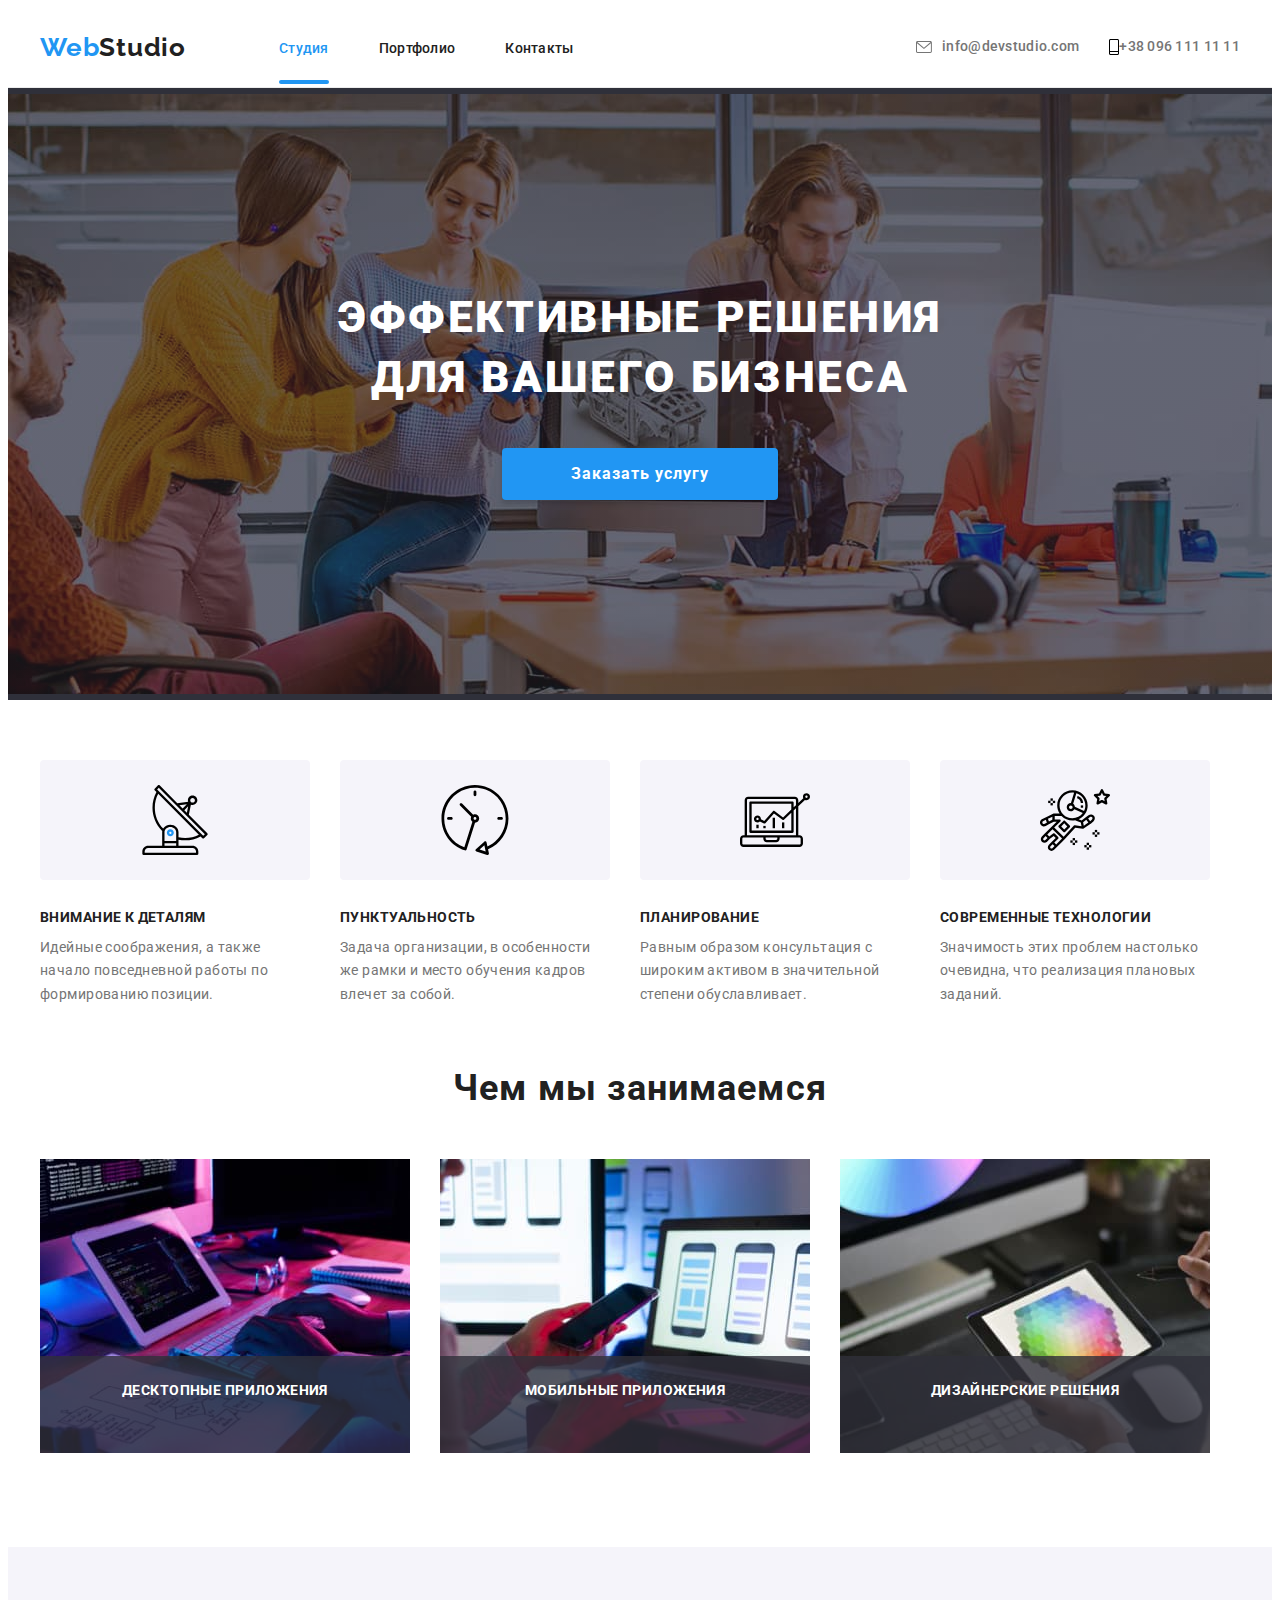
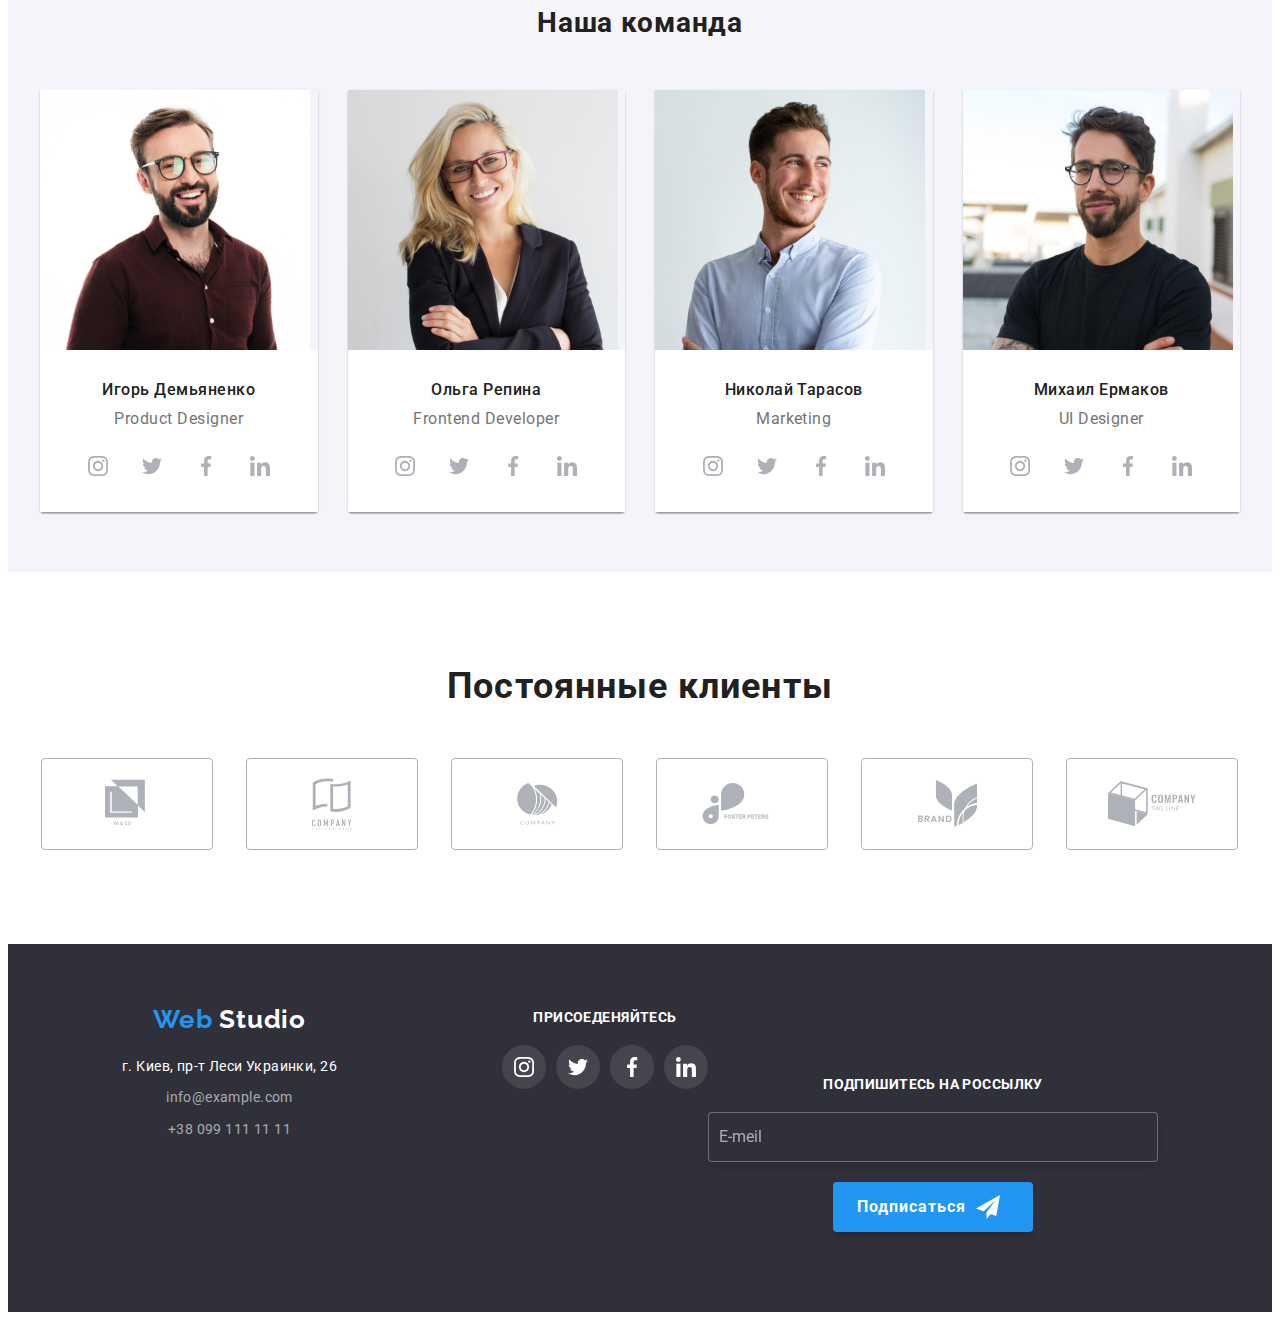
==== index.html @ 7fa6a678 "8" ====
<!DOCTYPE html>
<html lang="ru">
<head>
    <meta charset="UTF-8">
    <meta http-equiv="X-UA-Compatible" content="IE=edge">
    <meta name="viewport" content="width=device-width, initial-scale=1.0">
    <title lang="en">WebStudio</title>
    <link rel="stylesheet" href="https://cdnjs.cloudflare.com/ajax/libs/modern-normalize/1.0.0/modern-normalize.min.css" integrity="sha512-ISS7cAi1PEhQ8jnbJpJZMd29NlhNj4AWYyLOSp2CE/CsHxTCu+r+t0D2yoJudVrd0/8fTVPUVDzY5Tvli75u/g==" crossorigin="anonymous" />
    <link rel="preconnect" href="https://fonts.gstatic.com">
    <link href="https://fonts.googleapis.com/css2?family=Raleway:wght@700&family=Roboto:wght@400;500;700;900&display=swap" rel="stylesheet">
    <link rel="stylesheet" href="https://cdnjs.cloudflare.com/ajax/libs/animate.css/4.1.1/animate.min.css"/>
    <link rel="stylesheet" href="./css/main.css">
</head>
<body>
    <!--Навигацыя-->
    <header class="header">
        
        <div class="container">
            <nav class="nav">
                <a class="logo link animate__heartBeat" href="index.html" lang="en">Web<span class="logo--word-top">Studio</span></a>
                <ul class="nav-list list">
                    <li class="nav-list__title">
                        <a class="nav-list__link link " href="index.html"><span class="nav-link-word header-nav-page">Студия</span></a>
                    </li>
                    <li class="nav-list__title">
                        <a class="nav-list__link link " href="portfolio.html">Портфолио</a>
                    </li>
                    <li class="nav-list__title">
                        <a class="nav-list__link link " href="contakt.html">Контакты</a>
                    </li>           
                </ul>
            </nav>
            <ul class="header-contakt list">
                <li class="header-contakt__list">
                    <a class="header-contakt__link link" href="mail:info@devstudio.com">
                        <svg width="16" height="12" class="header-contakt--icon">
                            <use href="./img/sprite.svg#icon-mail"></use>
                        </svg> info@devstudio.com
                    </a>
                </li>
                <li class="header-contakt__list">
                    <a class="header-contakt__link link" href="tel:+380961111111">
                        <svg width="10" height="16" class="headet-contakt--icon" >
                            <use href="./img/sprite.svg#icon-tel"></use>
                        </svg> +38 096 111 11 11
                    </a>
                </li>
            </ul>
            <div class="mobil-menu">
                <button type="button" class="mobil-menu__btn" data-menu-button>
                    <svg class="mobil-menu__icon" >
                        <use href="./img/sprite.svg#icon-menu_40px"></use>
                    </svg>
                </button>
            </div>
            <div class="mobil-model" data-menu>
                <ul class="mobil-model-list list">
                    <li class="mobil-model-list__title">
                        <a class="mobil-model-list__link link " href="index.html">Студия</a>
                    </li>
                    <li class="mobil-model-list__title">
                        <a class="mobil-model-list__link link " href="portfolio.html">Портфолио</a>
                    </li>
                    <li class="mobil-model-list__title">
                        <a class="mobil-model-list__link link " href="contakt.html">Контакты</a>
                    </li>           
                </ul>
                <ul class="mobil-model-contakt list">
                    <li class="mobil-model-contakt__list">
                        <a class="mobil-model-contakt__tel link" href="tel:+380961111111">
                             +38 096 111 11 11
                        </a>
                    </li>
                    <li class="mobil-model-contakt__list">
                        <a class="mobil-model-contakt__mail link" href="mail:info@devstudio.com">
                         info@devstudio.com
                        </a>
                    </li>
                </ul>
                <ul class="mobil-model-social">
                    <li class="mobil-model-social__list list">
                        <a href="" class="mobil-model-social__link link">Instagram</a>
                    </li>
                    <li class="mobil-model-social__list list">
                        <a href="" class="mobil-model-social__link link">Twitter</a>
                    </li>
                    <li class="mobil-model-social__list list">
                        <a href="" class="mobil-model-social__link link">Facebook</a>
                    </li>
                    <li class="mobil-model-social__list list">
                        <a href="" class="mobil-model-social__link link">LinkedIn</a>
                    </li>
                </ul>
                <button type="button" class="mobil-model__btn" data-menu-close>
                    <svg class="mobil-model__icon">
                        <use href="../img/sprite.svg#icon-mobil-menu-close"></use>
                    </svg>
                </button>
            </div>
        </div>
    </header>
    <main>
        <!--HERO-->
        <section class="hero">
            <div class="container">
                <h1 class="hero__text">Эффективные решения для вашего бизнеса</h1>
                <button type="button" data-modal-open class="hero-container__btn model-btn-style">
                   <span class="hero-container--texst-btn">Заказать услугу</span> 
                </button>
            </div>
        </section>
            <!--Описание-->        
        <section class="description">
            <div class="container">
                <ul class="description-list list">
                    <li class="description-list__title">
                        <div class="description-list__title-icon">
                            <svg class="description-list--icon">
                                <use href="./img/sprite.svg#icon-antenna"></use>
                            </svg>
                        </div>
                        <h3 class="description-list__header-text">Внимание к деталям</h3>
                        <p class="description-list__text">Идейные соображения, а также начало повседневной работы по формированию позиции.</p>
                    </li>
                    <li class="description-list__title">
                        <div class="description-list__title-icon">
                            <svg class="description-list--icon">
                                <use href="./img/sprite.svg#icon-clock"></use>
                            </svg>
                        </div>
                        <h3 class="description-list__header-text">Пунктуальность</h3>
                        <p class="description-list__text">Задача организации, в особенности же рамки и место обучения кадров влечет за собой.</p>
                    </li>
                    <li class="description-list__title">
                        <div class="description-list__title-icon">
                            <svg class="description-list--icon">
                                <use href="./img/sprite.svg#icon-diagram">
                                </use>
                            </svg>
                        </div>
                        <h3 class="description-list__header-text">Планирование</h3>
                        <p class="description-list__text">Равным образом консультация с широким активом в значительной степени обуславливает.</p>
                    </li>
                    <li class="description-list__title">
                        <div class="description-list__title-icon">
                            <svg class="description-list--icon" >
                                <use href="./img/sprite.svg#icon-astronaut"></use>
                            </svg>
                        </div>
                        <h3 class="description-list__header-text">Современные технологии</h3>
                        <p class="description-list__text">Значимость этих проблем настолько очевидна, что реализация плановых заданий.</p>
                    </li>
                </ul>
            </div>    
       </section>
             <!-- Чем мы занимаемся              -->
        <section class="uswork">
            <div class="container">
                <h2 class="uswork__header">Чем мы занимаемся</h2> 
                <ul class="uswork-list list">
                    <li class="uswork-list__img">
                        <img src="./img/picture/html.img/img-2.jpg" alt="робота с компютером" width="370" height="294">
                        <p class="uswork-list__text">
                            ДЕСКТОПНЫЕ ПРИЛОЖЕНИЯ
                        </p>
                    </li>
                    <li class="uswork-list__img">
                        <img src="./img/picture/html.img/img-1.jpg" alt="робота с телефоном" width="370" height="294">
                        <p class="uswork-list__text">
                            МОБИЛЬНЫЕ ПРИЛОЖЕНИЯ
                        </p>
                    </li>
                    <li class="uswork-list__img">
                        <img src="./img/picture/html.img/img.jpg" alt="робота с планшетом" width="370" height="294">
                        <p class="uswork-list__text">
                            ДИЗАЙНЕРСКИЕ РЕШЕНИЯ
                        </p>
                    </li>
                </ul>
            </div>   
        </section>
            <!--Наша команда-->        
        <section class="usteam">
            <div class="container">
                <h2 class="usteam__header">Наша команда</h2>
                <ul class="usteam-list list">
                    <li class="usteam-blok" >
                        <img class="usteam-blok__img" src="./img/face/img.jpg" alt="Игорь Демьяненко" >
                        <div class="usteam-item">
                            <h3 class="usteam-item__name">Игорь Демьяненко</h3>
                            <p class="usteam-item__text" lang="en">Product Designer</p>
                            <ul class="usteam-soctial list">
                                <il class="usteam-soctial__icon">
                                    <a class="soctial-icon-link link" href="" >
                                        <svg class="soctial-icon">
                                            <use href="./img/sprite.svg#icon-instagram"></use>
                                        </svg>
                                    </a>
                                </il>
                                <il class="usteam-soctial__icon">
                                    <a class="soctial-icon-link link" href="">
                                        <svg class="soctial-icon">
                                            <use href="./img/sprite.svg#icon-twitter"></use>
                                        </svg>
                                    </a>
                                </il>
                                <il class="usteam-soctial__icon">
                                    <a class="soctial-icon-link link" href="">
                                        <svg class="soctial-icon">
                                            <use href="./img/sprite.svg#icon-facebook"></use>
                                        </svg>
                                    </a>
                                </il>
                                <il class="usteam-soctial__icon">
                                    <a class="soctial-icon-link link" href="">
                                        <svg class="soctial-icon">
                                            <use href="./img/sprite.svg#icon-linkedin"></use>
                                        </svg>
                                    </a>
                                </il>
                            </ul>
                        </div>
                    </li>
                    <li class="usteam-blok">
                        <img class="usteam-blok__img" src="./img/face/img-1.jpg" alt="Ольга Репина" >
                        <div class="usteam-item">
                            <h3 class="usteam-item__name">Ольга Репина</h3>
                            <p class="usteam-item__text" lang="en">Frontend Developer</p>
                            <ul class="usteam-soctial list">
                                <il class="usteam-soctial__icon">
                                    <a class="soctial-icon-link link" href="" >
                                        <svg class="soctial-icon">
                                            <use href="./img/sprite.svg#icon-instagram"></use>
                                        </svg>
                                    </a>
                                </il>
                                <il class="usteam-soctial__icon">
                                    <a class="soctial-icon-link link" href="">
                                        <svg class="soctial-icon">
                                            <use href="./img/sprite.svg#icon-twitter"></use>
                                        </svg>
                                    </a>
                                </il>
                                <il class="usteam-soctial__icon">
                                    <a class="soctial-icon-link link" href="">
                                        <svg class="soctial-icon">
                                            <use href="./img/sprite.svg#icon-facebook"></use>
                                        </svg>
                                    </a>
                                </il>
                                <il class="usteam-soctial__icon">
                                    <a class="soctial-icon-link link" href="">
                                        <svg class="soctial-icon">
                                            <use href="./img/sprite.svg#icon-linkedin"></use>
                                        </svg>
                                    </a>
                                </il>
                            </ul>
                        </div>
                    </li>
                    <li class="usteam-blok">
                        <img class="usteam-blok__img" src="./img/face/img-2.jpg" alt="Николай Тарасов" >
                        <div class="usteam-item">
                            <h3 class="usteam-item__name">Николай Тарасов</h3>
                            <p class="usteam-item__text" lang="en">Marketing</p>
                            <ul class="usteam-soctial list">
                                <il class="usteam-soctial__icon">
                                    <a class="soctial-icon-link link" href="" >
                                        <svg class="soctial-icon">
                                            <use href="./img/sprite.svg#icon-instagram"></use>
                                        </svg>
                                    </a>
                                </il>
                                <il class="usteam-soctial__icon">
                                    <a class="soctial-icon-link link" href="">
                                        <svg class="soctial-icon">
                                            <use href="./img/sprite.svg#icon-twitter"></use>
                                        </svg>
                                    </a>
                                </il>
                                <il class="usteam-soctial__icon">
                                    <a class="soctial-icon-link link" href="">
                                        <svg class="soctial-icon">
                                            <use href="./img/sprite.svg#icon-facebook"></use>
                                        </svg>
                                    </a>
                                </il>
                                <il class="usteam-soctial__icon">
                                    <a class="soctial-icon-link link" href="">
                                        <svg class="soctial-icon">
                                            <use href="./img/sprite.svg#icon-linkedin"></use>
                                        </svg>
                                    </a>
                                </il>
                            </ul>
                        </div>
                    </li>
                    <li class="usteam-blok">
                        <img class="usteam-blok__img" src="./img/face/img-3.jpg" alt="Михаил Ермаков" >
                        <div class="usteam-item">
                            <h3 class="usteam-item__name">Михаил Ермаков</h3>
                            <p class="usteam-item__text" lang="en">UI Designer</p>
                           <ul class="usteam-soctial list">
                            <li class="usteam-soctial__icon">
                                <a class="soctial-icon-link link" href="" >
                                    <svg class="soctial-icon">
                                        <use href="./img/sprite.svg#icon-instagram"></use>
                                    </svg>
                                </a>
                            </li>
                            <li class="usteam-soctial__icon">
                                <a class="soctial-icon-link link" href="">
                                    <svg class="soctial-icon">
                                        <use href="./img/sprite.svg#icon-twitter"></use>
                                    </svg>
                                </a>
                            </li>
                            <li class="usteam-soctial__icon">
                                <a class="soctial-icon-link link" href="">
                                    <svg class="soctial-icon">
                                        <use href="./img/sprite.svg#icon-facebook"></use>
                                    </svg>
                                </a>
                            </li>
                            <li class="usteam-soctial__icon">
                                <a class="soctial-icon-link link" href="">
                                    <svg class="soctial-icon">
                                        <use href="./img/sprite.svg#icon-linkedin"></use>
                                    </svg>
                                </a>
                            </li>
                           </ul>
                        </div>
                    </li>
                    
                </ul>
            </div>
        </section>
        <!--Клиенты-->  
        <section class="clients">
            <div class="container">
                <h2 class="clients__header">
                    Постоянные клиенты
                </h2>
                <ul class="clients-list list">
                    <li class="clients-list__item">
                        <a href="" class="clients-list__item--link link">
                            <svg class="clients-list__item--icon" width="44" height="50" >
                                <use href="./img/sprite.svg#icon-logo-1"></use>
                            </svg>
                        </a>
                    </li>
                    <li class="clients-list__item">
                        <a href="" class="clients-list__item--link link">
                            <svg class="clients-list__item--icon" width="40" height="52">
                                <use href="./img/sprite.svg#icon-logo-2"></use>
                            </svg>
                        </a>
                    </li>
                    <li class="clients-list__item">
                        <a href="" class="clients-list__item--link link">
                            <svg class="clients-list__item--icon" width="41" height="42">
                                <use href="./img/sprite.svg#icon-logo-3"></use>
                            </svg>
                        </a>
                    </li>
                    <li class="clients-list__item">
                        <a href="" class="clients-list__item--link link">
                            <svg class="clients-list__item--icon" width="80" height="42">
                                <use href="./img/sprite.svg#icon-logo-4"></use>
                            </svg>
                        </a>
                    </li>
                    <li class="clients-list__item">
                        <a href="" class="clients-list__item--link link">
                            <svg class="clients-list__item--icon" width="59" height="47">
                                <use href="./img/sprite.svg#icon-logo-5" ></use>
                            </svg>
                        </a>
                    </li>
                    <li class="clients-list__item">
                        <a href="" class="clients-list__item--link link">
                            <svg class="clients-list__item--icon" width="88" height="46">
                                <use href="./img/sprite.svg#icon-logo-6" ></use>
                            </svg>
                        </a>
                    </li>
                </ul>
            </div>
        </section>
    </main>  
     <!--Контактная информация--> 
        <footer class="footer">
           
            <div class="container">
                <div>
                    <ul class="footer-list list">
                        <li class="footer-list__title">
                            <a class="logo link" href="index.html" lang="en">Web
                                <span class="logo--word-bottom">Studio</span>
                            </a>
                        </li>
                        <li class="footer-list__title">
                            <address class="footer-list__address">
                                <ul class="footer-list__address-list list">
                                    <li class="footer-list__address-title">
                                        <a class="footer-list__address--map link" href="https://goo.gl/maps/AxaxYYh6LcKhHVf57" target="_blank" rel="noopener noreferrer">
                                            г. Киев, пр-т Леси Украинки, 26
                                        </a>
                                    </li>
                                    <li class="footer-list__address-title">
                                        <a class="footer-list__address--link link" href="mail:info@example.com">
                                            info@example.com
                                        </a>
                                    </li>
                                    <li class="footer-list__address-title">
                                        <a class="footer-list__address--link link" href="tel:+380991111111">
                                            +38 099 111 11 11
                                        </a>
                                    </li>
                                </ul>
                            </address>
                        </li>
                    </ul> 
                </div>
            
                <div class="footer-social">
                    <h3 class="footer-social--text">
                        ПРИСОЕДЕНЯЙТЕСЬ
                    </h3>
                    <ul class="footer-social__list list">
                        <li class="footer-social__title">
                            <a href="" class="footer-social__icon link">
                                <svg class="footer-social__title--icon">
                                    <use href="./img/sprite.svg#icon-instagram"></use>
                                </svg>
                            </a>
                        </li>
                        <li class="footer-social__title">
                            <a href="" class="footer-social__icon link">
                                <svg class="footer-social__title--icon">
                                    <use href="./img/sprite.svg#icon-twitter"></use>
                                </svg>
                            </a>
                        </li>
                        <li class="footer-social__title">
                            <a href="" class="footer-social__icon link">
                                <svg class="footer-social__title--icon">
                                    <use href="./img/sprite.svg#icon-facebook"></use>
                                </svg>
                            </a>
                        </li>
                        <li class="footer-social__title">
                            <a href="" class="footer-social__icon link">
                                <svg class="footer-social__title--icon">
                                    <use href="./img/sprite.svg#icon-linkedin"> </use>
                                </svg>
                            </a>
                        </li>
                    </ul>
                </div>
                <div class="footer-mailing">
                    <p class="footer-mailing--header">ПОДПИШИТЕСЬ НА РОССЫЛКУ</p>
                    <div >
                        <form class="footer-mailing__list" action="#" >
                            <input name="user-email" type="email" placeholder="  E-meil" class="footer-mailing__list--mail">
                            <button type="submit" class="footer-mailing__list--btn model-btn-style">
                                Подписаться
                                <svg class="footer-mailing__list--btn-icon">
                                    <use href="./img/sprite.svg#icon-icon_meseng"></use>
                                </svg>
                            </button> 
                        </form>
                    </div>
                </div>
            </div>
        </footer>
        <!-- <div class="backdrop is-hidden" data-modal>
            <div class="model">
                <button type="button" data-modal-close class="model__btn-close-model">
                    <svg class="model__btn-close-icon" width="18" height="18">
                        <use href="./img/sprite.svg#icon-close-black-btn"></use>
                    </svg>
                </button>
                <form action="#" class="model-form">
                    <b class="model-form--model-text">Оставьте свои данные, мы вам перезвоним</b>
                    <label class="from-label" >
                        Имя
                        <span class="from-label__input">
                            <input class="from-input-box" type="text" name="user-name" required minlength="2">
                            <svg class="input-icon" width="18" height="18">
                                <use href="./img/sprite.svg#icon-person-backdrop"></use>
                            </svg>
                        </span>
                    </label>
                    <label class="from-label">
                        Телефон
                        <span class="from-label__input">
                            <input class="from-input-box" type="tel" name="user-tel" required 
                            pattern="[0-9]{3}-[0-9]{3}-[0-9]{2}-[0-9]{2}">
                            <svg class="input-icon" width="18" height="18">
                                <use href="./img/sprite.svg#icon-phone-backdrop"></use>
                            </svg>
                        </span>
                    </label>
                    <label class="from-label">
                        Почта
                        <span class="from-label__input">
                            <input class="from-input-box" type="email" name="user-email" required/>
                            <svg class="input-icon" width="18" height="18">
                                <use href="./img/sprite.svg#icon-icon_meseng"></use>
                            </svg>
                        </span>
                    </label>
                    <label class="from-label">
                        Комментарий
                        <textarea class="from-input-textarea"  name="user-text"  placeholder="Введите текст"></textarea>
                    </label>
                    <input id="user-term" class="from-input-checkbox visually-hidden" name="user-term" type="checkbox" required>
                    <label for="user-term" class="from-label from-label-input" >
                        Соглашаюсь с рассылкой и принимаю&nbsp;
                        <a href="" class="from-label-link">Условия договора</a>
                    </label>
                    <button type="submit" class="model-btn-push model-btn-style">Отправить</button>
                </form>
            </div>
        </div>  
        <script src="./js/model.js"></script> -->
        <script src="./js/mobile-menu.js"></script>
        
</body>
</html>
---- css/main.css ----
:root {
  --main-font: 'Roboto', sans-serif;
  --secondary-font: 'Raleway', sans-serif;
  --accent-color: #2196F3;
  --text-color:#212121;
  --title-color:#FFFFFF;
  --background-color: #F5F4FA;
  --section-pt-pb: 94px;
  --section-mr: 30px;
  --section-pt-pb-mv-tv: 60px;
}

.visually-hidden {
  position: absolute !important;
  clip: rect(1px 1px 1px 1px);
  /* IE6, IE7 */
  clip: rect(1px, 1px, 1px, 1px);
  padding: 0 !important;
  border: 0 !important;
  height: 1px !important;
  width: 1px !important;
  overflow: hidden;
}

h1,
h2,
h3,
h4,
h5,
h6,
p {
  margin: 0;
}

ul,
ol {
  margin: 0;
  padding: 0;
}

img {
  display: block;
}

body {
  font-family: var(--main-font);
}

.list {
  list-style: none;
}

.link {
  text-decoration: none;
}

.container {
  padding-left: 15px;
  padding-right: 15px;
}

@media screen and (min-width: 320px) {
  .container {
    max-width: 480px;
    margin: 0 auto;
  }
  .header .container {
    display: flex;
    align-items: center;
    justify-content: space-between;
  }
  .hero .container,
  .section .container,
  .container .usteam {
    display: flex;
    flex-direction: column;
    align-items: center;
  }
  .uswork {
    display: none;
  }
}

@media screen and (max-width: 767px) {
  .footer .container {
    display: flex;
    flex-direction: column;
    align-items: center;
  }
}

@media screen and (min-width: 768px) {
  .container {
    max-width: 768px;
  }
  .header .container {
    display: flex;
    align-items: center;
  }
  .footer .container {
    display: flex;
    flex-direction: row;
    flex-wrap: wrap;
    align-items: flex-start;
    justify-content: center;
  }
}

@media screen and (min-width: 1200px) {
  .container {
    max-width: 1200px;
  }
  .uswork {
    display: block;
  }
}

.model-btn-style {
  border: none;
  font-family: var(--main-font);
  font-weight: 700;
  font-size: 16px;
  line-height: 1.875;
  text-align: center;
  letter-spacing: 0.06em;
  cursor: pointer;
  color: var(--title-color);
  background-color: var(--accent-color);
  box-shadow: 0px 4px 4px rgba(0, 0, 0, 0.15);
  border-radius: 4px;
}

.soctial-icon-link {
  display: flex;
  justify-content: center;
  align-items: center;
  width: 44px;
  height: 44px;
  border-radius: 50%;
  fill: #AFB1B8;
  transition: background-color 250ms cubic-bezier(0.4, 0, 0.2, 1), fill 250ms cubic-bezier(0.4, 0, 0.2, 1);
}

.soctial-icon-link:hover, .soctial-icon-link:focus {
  fill: var(--title-color);
  background-color: var(--accent-color);
}

.soctial-icon {
  width: 20px;
  height: 20px;
}

.backdrop {
  position: absolute;
  top: 0;
  left: 0;
  width: 100vw;
  height: 100vh;
  position: fixed;
  transition: all 250ms cubic-bezier(0.4, 0, 0.2, 1);
  background: rgba(0, 0, 0, 0.2);
}

.model {
  position: absolute;
  top: 50%;
  left: 50%;
  transform: translate(-50%, -50%);
  width: 528px;
  height: 581px;
  background-color: var(--title-color);
  z-index: 1001;
  box-shadow: 0px 1px 3px rgba(0, 0, 0, 0.12), 0px 1px 1px rgba(0, 0, 0, 0.14), 0px 2px 1px rgba(0, 0, 0, 0.2);
  border-radius: 4px;
}

.model__btn-close-model {
  border-radius: 50%;
  width: 30px;
  height: 30px;
  background: transparent;
  border: 1px solid rgba(0, 0, 0, 0.1);
  cursor: pointer;
  position: absolute;
  top: 8px;
  right: 8px;
  display: flex;
  justify-content: center;
  align-items: center;
}

.model__btn-close-model:focus, .model__btn-close-model:hover {
  fill: var(--accent-color);
}

.is-hidden {
  opacity: 0;
  visibility: hidden;
  pointer-events: none;
}

.model {
  padding: 40px;
}

.model-btn-push {
  width: 200px;
  height: 50px;
  left: 700px;
  top: 712px;
  margin-top: 30px;
  align-self: center;
}

.from-label {
  font-family: var(--main-font);
  font-weight: 400;
  font-size: 12px;
  line-height: 1.16;
  /* letter-spacing: 0.01em; */
  color: #757575;
}

.from-label:nth-child(-n+4) {
  margin-bottom: 10px;
}

.from-input-box {
  border: 1px solid rgba(33, 33, 33, 0.2);
  border-radius: 4px;
  height: 40px;
  width: 100%;
  padding-left: 40px;
  transition: border-color 250ms cubic-bezier(0.4, 0, 0.2, 1);
}

.from-input-checkbox:checked + .from-label-input::before {
  background: var(--accent-color);
  border: var(--accent-color);
  background-image: url(../img/picture/html.img/backdrop/Vector.svg);
  background-repeat: no-repeat;
  background-position: center;
}

.from-input-checkbox:focus + .from-label-input::before,
.from-input-checkbox:hover + .from-label-input::before {
  box-shadow: 0 0 0 2px var(--accent-color);
}

.from-label-input {
  display: flex;
  align-items: center;
  font-size: 14px;
  margin-top: 20px;
}

.from-label-input::before {
  content: "";
  display: block;
  width: 16px;
  height: 16px;
  border: 2px solid var(--text-color);
  border-radius: 2px;
  margin-right: 7px;
  cursor: pointer;
}

.from-label__input {
  position: relative;
  display: block;
  margin-top: 4px;
}

.from-input-box:focus, .from-input-box:hover {
  outline: none;
  border-color: var(--accent-color);
}

.from-input-box:focus + .input-icon,
.from-input-box:hover + .input-icon {
  fill: var(--accent-color);
}

.input-icon {
  position: absolute;
  top: 50%;
  left: 11px;
  transform: translateY(-50%);
  transition: fill 250ms cubic-bezier(0.4, 0, 0.2, 1);
}

.from-input-textarea {
  margin-top: 4px;
  width: 100%;
  height: 120px;
  border: 1px solid rgba(33, 33, 33, 0.2);
  border-radius: 4px;
  padding: 12px 16px;
  resize: none;
  font-family: var(--main-font);
  font-weight: 400;
  font-size: 14px;
  line-height: 1.14;
  letter-spacing: 0.01em;
  transition: fill 250ms cubic-bezier(0.4, 0, 0.2, 1);
}

.from-input-textarea:focus, .from-input-textarea:hover {
  outline: none;
  border-color: var(--accent-color);
}

.from-input-textarea::placeholder {
  color: rgba(117, 117, 117, 0.5);
  font-family: var(--main-font);
  font-weight: 400;
  font-size: 14px;
  line-height: 1.14;
  letter-spacing: 0.01em;
}

.from-label-link {
  color: var(--accent-color);
}

.model-form {
  display: flex;
  flex-direction: column;
}

.model-form--model-text {
  font-family: var(--main-font);
  font-weight: 700;
  font-size: 20px;
  line-height: 1.15;
  text-align: center;
  letter-spacing: 0.03em;
  margin-bottom: 12px;
  color: var(--text-color);
}

.header {
  padding-bottom: 10px;
  padding-top: 10px;
  background-color: var(--title-color);
  border-bottom: 1px solid #ECECEC;
}

.logo {
  font-family: var(--secondary-font);
  font-weight: 700;
  font-size: 24px;
  line-height: 1.16;
  letter-spacing: 0.03em;
  color: var(--accent-color);
}

.logo--word-top {
  color: var(--text-color);
}

@media screen and (max-width: 767px) {
  .mobil-menu__btn,
  .mobil-model__btn {
    background-color: transparent;
    border: none;
    padding: 0;
  }
  .mobil-menu__icon {
    width: 40px;
    height: 40px;
  }
  .mobil-menu__icon:focus, .mobil-menu__icon:hover {
    fill: var(--accent-color);
  }
  .mobil-model {
    position: fixed;
    top: 0;
    left: 50%;
    width: 100vw;
    max-width: 480px;
    height: 100vh;
    background-color: var(--title-color);
    padding: 48px 40px;
    transform: translateY(100%) translateX(-50%);
    transition: transform 250ms cubic-bezier(0.4, 0, 0.2, 1);
  }
  .is-open {
    transform: translateY(0) translateX(-50%);
  }
  .mobil-model__btn {
    position: absolute;
    top: 10px;
    right: 15px;
  }
  .mobil-model__icon {
    width: 40px;
    height: 40px;
  }
  .mobil-model__icon:focus, .mobil-model__icon:hover {
    fill: var(--accent-color);
  }
  .mobil-model-list {
    font-family: var(--main-font);
    font-weight: 500;
    font-size: 40px;
    line-height: 1.17;
    letter-spacing: 0.02em;
  }
  .mobil-model-list__title:not(:last-child) {
    margin-bottom: 32px;
  }
  .mobil-model-list__link {
    color: var(--text-color);
  }
  .mobil-model-list__link:focus, .mobil-model-list__link:hover {
    color: var(--accent-color);
  }
  .mobil-model-contakt__tel {
    font-family: var(--main-font);
    font-weight: 500;
    font-size: 34px;
    line-height: 1.17;
    letter-spacing: 0.02em;
    color: var(--accent-color);
  }
  .mobil-model-contakt__list:not(:last-child) {
    margin-bottom: 32px;
    margin-top: 302px;
  }
  .mobil-model-contakt__list:not(:first-child) {
    margin-bottom: 64px;
  }
  .mobil-model-contakt__mail {
    font-family: var(--main-font);
    font-weight: 500;
    font-size: 24px;
    line-height: 1.16;
    letter-spacing: 0.02em;
    color: #757575;
  }
  .mobil-model-social {
    display: flex;
  }
  .mobil-model-social__list:not(:last-child) {
    padding-right: 10px;
    border-right: 1px solid rgba(33, 33, 33, 0.2);
  }
  .mobil-model-social__list:not(:first-child) {
    padding-left: 10px;
  }
  .mobil-model-social__link {
    font-family: var(--main-font);
    font-weight: 500;
    font-size: 18px;
    line-height: 1.22;
    letter-spacing: 0.02em;
    color: var(--accent-color);
  }
  .nav-list {
    display: none;
  }
  .header-contakt {
    display: none;
  }
}

@media screen and (min-width: 768px) {
  .mobil-model {
    display: none;
  }
  .mobil-menu {
    display: none;
  }
  .header {
    padding-bottom: 21px;
    padding-top: 21px;
    background-color: var(--title-color);
  }
  .nav {
    display: flex;
    align-items: center;
  }
  .nav-list {
    display: flex;
    margin-left: 88px;
  }
  .nav-list__title:not(:last-child) {
    margin-right: 50px;
  }
  .nav-list__link {
    font-family: var(--main-font);
    font-weight: 500;
    font-size: 14px;
    line-height: 1.14;
    letter-spacing: 0.02em;
    position: relative;
    color: var(--text-color);
    transition: color 250ms cubic-bezier(0.4, 0, 0.2, 1);
  }
  .nav-list__link:hover, .nav-list__link:focus {
    color: var(--accent-color);
  }
  .nav-link-word {
    color: var(--accent-color);
  }
  .nav-link-word::after {
    content: "";
    position: absolute;
    display: block;
    background: #2196F3;
    border-radius: 2px;
    width: 100%;
    height: 4px;
    top: 250%;
  }
  .header-contakt__link {
    font-family: var(--main-font);
    font-weight: 500;
    display: flex;
    align-items: center;
    font-size: 12px;
    line-height: 1.16;
    letter-spacing: 0.02em;
    color: #757575;
    transition: color 250ms cubic-bezier(0.4, 0, 0.2, 1);
  }
  .header-contakt__link:hover, .header-contakt__link:focus {
    color: var(--accent-color);
  }
  .header-contakt--icon {
    margin-right: 10px;
    fill: currentColor;
  }
  .header-contakt {
    display: flex;
    flex-direction: column;
    justify-content: flex-start;
  }
  .header-contakt__list:not(:last-child) {
    margin-bottom: 10px;
  }
}

@media screen and (min-width: 1200px) {
  .logo {
    font-size: 26px;
    line-height: 1.19;
  }
  .header {
    padding-bottom: 24px;
    padding-top: 24px;
    background-color: var(--title-color);
  }
  .nav-list {
    margin-left: 93px;
  }
  .header-contakt {
    display: flex;
    align-items: center;
    margin-left: auto;
  }
  .header-contakt:not(:last-child) {
    margin-left: 305px;
  }
  .header-contakt__link {
    font-size: 14px;
    line-height: 1.14;
  }
  .header-contakt__list:not(:last-child) {
    margin-right: 30px;
    margin-bottom: 0;
  }
  .header-contakt {
    display: flex;
    flex-direction: row;
    justify-content: center;
  }
}

.description {
  padding-top: var(--section-pt-pb-mv-tv);
  padding-bottom: var(--section-pt-pb-mv-tv);
}

.description-list {
  display: flex;
}

.description-list__title-icon {
  background: #F5F4FA;
  border-radius: 4px;
  margin-bottom: var(--section-mr);
  height: 120px;
  display: flex;
  align-items: center;
  justify-content: center;
}

.description-list--icon {
  width: 70px;
  height: 70px;
}

.description-list__header-text {
  margin-bottom: 10px;
  font-weight: 700;
  font-size: 14px;
  line-height: 1.14;
  letter-spacing: 0.03em;
  text-transform: uppercase;
  color: var(--text-color);
}

.description-list__text {
  font-weight: 400;
  font-size: 14px;
  line-height: 1.7;
  letter-spacing: 0.03em;
  color: #757575;
}

@media screen and (max-width: 767px) {
  .description-list__header-text {
    text-align: center;
  }
  .description-list {
    flex-direction: column;
    align-items: center;
    justify-content: center;
  }
  .description-list__title {
    width: 450px;
  }
  .description-list__title:not(:last-child) {
    margin-bottom: var(--section-mr);
  }
}

@media screen and (min-width: 768px) {
  .description-list__title {
    width: 354px;
    margin: var(--section-mr) var(--section-mr) 0 0;
    flex-basis: calc(100% / 2 - 30px);
  }
  .description-list__title:not(:last-child) {
    margin-right: var(--section-mr);
  }
  .description-list {
    display: flex;
    flex-wrap: wrap;
    justify-content: center;
    margin-top: -30px;
  }
}

@media screen and (min-width: 1200px) {
  .description-list {
    display: flex;
    flex-wrap: wrap;
    justify-content: center;
  }
  .description-list__title {
    width: 270px;
    flex-basis: calc(100% / 4 - 30px);
  }
  .description-list__title:not(:last-child) {
    margin-right: 30px;
  }
}

.hero-container__btn {
  margin-top: 40px;
  display: flex;
  align-items: center;
}

.hero-container__btn .hero-container--texst-btn {
  min-width: 200px;
  padding: 10px 32px;
}

.hero {
  background: #2F303A;
  padding-top: 118px;
  padding-bottom: 118px;
}

.hero__text {
  width: 360px;
  left: 60px;
  top: 178px;
  font-weight: 900;
  font-size: 26px;
  line-height: 1.61;
  text-align: center;
  letter-spacing: 0.06em;
  text-transform: uppercase;
  color: var(--title-color);
}

.hero {
  padding-top: 200px;
  padding-bottom: 200px;
  background-image: linear-gradient(rgba(47, 48, 58, 0.4), rgba(47, 48, 58, 0.4)), url(../img/picture/html.img/background/Img.jpg);
  background-repeat: no-repeat;
  background-position: center;
}

@media screen and (min-width: 768px) {
  .hero__text {
    left: 204px;
    top: 198px;
  }
}

@media screen and (min-width: 1200px) {
  .hero__text {
    width: 696px;
    left: 452px;
    top: 280px;
    font-size: 44px;
    line-height: 1.36;
  }
}

.uswork {
  padding-bottom: var(--section-pt-pb);
}

.uswork__header {
  font-weight: 700;
  font-size: 36px;
  line-height: 1.17;
  text-align: center;
  letter-spacing: 0.03em;
  margin-bottom: 50px;
  color: var(--text-color);
}

.uswork-list {
  display: flex;
  align-items: center;
}

.uswork-list__text {
  position: absolute;
  bottom: 0;
  left: 0;
  font-family: var(--main-font);
  font-weight: 700;
  font-size: 14px;
  line-height: 1.14;
  text-align: center;
  letter-spacing: 0.03em;
  text-transform: uppercase;
  color: var(--title-color);
  background: rgba(47, 48, 58, 0.8);
  width: 370px;
  height: 70px;
  padding-top: 27px;
}

.uswork-list__img {
  position: relative;
}

.uswork-list__img:not(:last-child) {
  margin-right: var(--section-mr);
}

.usteam {
  background: var(--background-color);
  padding-top: var(--section-pt-pb-mv-tv);
  padding-bottom: var(--section-pt-pb-mv-tv);
}

.usteam__header {
  margin-bottom: 50px;
  font-weight: 700;
  font-size: 28px;
  line-height: 1.17;
  text-align: center;
  letter-spacing: 0.03em;
  color: var(--text-color);
}

.usteam-blok {
  box-shadow: 0px 1px 3px rgba(0, 0, 0, 0.12), 0px 1px 1px rgba(0, 0, 0, 0.14), 0px 2px 1px rgba(0, 0, 0, 0.2);
  border-radius: 0px 0px 4px 4px;
}

.usteam-item {
  padding-top: 30px;
  padding-bottom: 24px;
  background: var(--title-color);
}

.usteam-item__name {
  margin-bottom: 10px;
  font-weight: 500;
  font-size: 16px;
  line-height: 1.19;
  text-align: center;
  letter-spacing: 0.03em;
  color: var(--text-color);
}

.usteam-item__text {
  font-weight: 400;
  font-size: 16px;
  line-height: 1.19;
  text-align: center;
  letter-spacing: 0.03em;
  margin-bottom: 16px;
  color: #757575;
}

.usteam-soctial {
  display: flex;
  justify-content: center;
}

.usteam-soctial__icon:not(:last-child) {
  margin-right: 10px;
}

@media screen and (max-width: 767px) {
  .usteam-blok__img {
    max-width: 450px;
    height: 460px;
  }
  .usteam-blok:not(:last-child) {
    margin-bottom: 30px;
  }
}

@media screen and (min-width: 768px) {
  .usteam-list {
    display: flex;
    flex-wrap: wrap;
    text-align: center;
    margin-top: -30px;
    margin-left: -30px;
  }
  .usteam-blok {
    box-shadow: 0px 1px 3px rgba(0, 0, 0, 0.12), 0px 1px 1px rgba(0, 0, 0, 0.14), 0px 2px 1px rgba(0, 0, 0, 0.2);
    border-radius: 0px 0px 4px 4px;
    flex-basis: calc(100% / 2 - 30px);
    margin-top: 30px;
    margin-left: 30px;
  }
  .usteam-blok__img {
    width: 354px;
    height: 374px;
  }
}

@media screen and (min-width: 1200px) {
  .usteam-blok {
    box-shadow: 0px 1px 3px rgba(0, 0, 0, 0.12), 0px 1px 1px rgba(0, 0, 0, 0.14), 0px 2px 1px rgba(0, 0, 0, 0.2);
    border-radius: 0px 0px 4px 4px;
    flex-basis: calc(100% / 4 - 30px);
  }
  .usteam-list {
    display: flex;
    flex-wrap: wrap;
    text-align: center;
    margin-top: -30px;
    margin-left: -30px;
  }
  .usteam-blok__img {
    width: 270px;
    height: 260px;
  }
}

.clients {
  padding-top: var(--section-pt-pb-mv-tv);
  padding-bottom: var(--section-pt-pb-mv-tv);
}

.clients__header {
  font-family: var(--main-font);
  font-weight: 700;
  text-align: center;
  letter-spacing: 0.03em;
  color: var(--text-color);
}

.clients-list__item--link {
  display: flex;
  justify-content: center;
  align-items: center;
  fill: #AFB1B8;
  border-radius: 4px;
  border: 1px solid #afb1b8;
  transition: background-color 250ms cubic-bezier(0.4, 0, 0.2, 1), fill 250ms cubic-bezier(0.4, 0, 0.2, 1);
}

.clients-list__item--link:hover, .clients-list__item--link:focus {
  border-color: var(--accent-color);
  fill: var(--accent-color);
}

@media screen and (min-width: 320px) {
  .clients__header {
    font-size: 28px;
    line-height: 1.18;
    margin-bottom: 30px;
  }
  .clients-list {
    display: flex;
    flex-wrap: wrap;
    text-align: center;
    margin-top: -30px;
    margin-left: -30px;
  }
  .clients-list__item {
    flex-basis: calc(100% / 2 - 30px);
    margin-left: 30px;
    margin-top: 30px;
    display: flex;
    justify-content: center;
    align-items: center;
  }
  .clients-list__item--link {
    width: 210px;
    height: 90px;
  }
}

@media screen and (min-width: 768px) {
  .clients__header {
    font-size: 28px;
    line-height: 1.18;
    margin-bottom: 30px;
  }
  .clients-list {
    display: flex;
    flex-wrap: wrap;
    text-align: center;
    margin-top: -30px;
    margin-left: -30px;
  }
  .clients-list__item--link {
    width: 226px;
    height: 90px;
  }
  .clients-list__item {
    flex-basis: calc(100% / 3 - 30px);
    margin-left: 30px;
    margin-top: 30px;
    display: flex;
    justify-content: center;
    align-items: center;
  }
}

@media screen and (min-width: 1200px) {
  .clients {
    padding-top: var(--section-pt-pb);
    padding-bottom: var(--section-pt-pb);
  }
  .clients__header {
    font-size: 36px;
    line-height: 1.16;
    margin-bottom: 50px;
  }
  .clients-list {
    display: flex;
    flex-wrap: wrap;
    text-align: center;
    margin-top: -30px;
    margin-left: -30px;
  }
  .clients-list__item--link {
    width: 170px;
    height: 90px;
  }
  .clients-list__item {
    flex-basis: calc(100% / 6 - 30px);
    margin-left: 30px;
    margin-top: 30px;
    display: flex;
    justify-content: center;
    align-items: center;
  }
}

.price-section {
  padding-top: var(--section-pt-pb);
  padding-bottom: var(--section-pt-pb);
}

.price-button {
  display: flex;
  flex-direction: row;
  justify-content: center;
  margin-bottom: 50px;
}

.price-button__list:not(:last-child) {
  margin-right: 8px;
}

.price-button__list--title {
  font-family: var(--main-font);
  min-width: 73px;
  padding: 6px 22px;
  cursor: pointer;
  font-weight: 500;
  font-size: 16px;
  line-height: 1.6;
  text-align: center;
  letter-spacing: 0.03em;
  border: none;
  cursor: pointer;
  color: var(--text-color);
  background-color: var(--background-color);
  border-radius: 4px;
  transition: color 250ms cubic-bezier(0.4, 0, 0.2, 1), background-color 250ms cubic-bezier(0.4, 0, 0.2, 1), box-shadow 250ms cubic-bezier(0.4, 0, 0.2, 1), border-radius 250ms cubic-bezier(0.4, 0, 0.2, 1);
}

.price-button__list--title:hover, .price-button__list--title:focus {
  color: var(--title-color);
  background-color: var(--accent-color);
  box-shadow: 0px 3px 1px rgba(0, 0, 0, 0.1), 0px 1px 2px rgba(0, 0, 0, 0.08), 0px 2px 2px rgba(0, 0, 0, 0.12);
  border-radius: 4px;
}

.price-img {
  display: flex;
  flex-wrap: wrap;
  margin: -30px 0 0 -30px;
  flex-basis: calc(100% / 3 - 30px);
}

.price-img-list {
  background: var(--title-color);
  width: 370px;
  height: 404px;
  border: 1px solid #EEEEEE;
  margin: var(--section-mr) 0 0 var(--section-mr);
  overflow: hidden;
}

.price-img-list:hover, .price-img-list:focus {
  border: 1px solid #EEEEEE;
  box-sizing: border-box;
  box-shadow: 0px 1px 1px rgba(0, 0, 0, 0.12), 0px 4px 4px rgba(0, 0, 0, 0.06), 1px 4px 6px rgba(0, 0, 0, 0.16);
}

.price-img-link__position--pic {
  width: 100%;
}

.price-img-link__title {
  padding: 20px 0 20px 24px;
}

.price-img-link__title--header {
  font-weight: 700;
  font-size: 18px;
  line-height: 2.25;
  letter-spacing: 0.06em;
  margin: 0 0 4px 0;
  color: var(--text-color);
}

.price-img-link__title--text {
  font-weight: 400;
  font-size: 16px;
  line-height: 1.875;
  letter-spacing: 0.03em;
  color: #757575;
}

.price-img-link__position {
  position: relative;
  display: flex;
  justify-content: center;
  align-items: center;
  overflow: hidden;
}

.price-img-link__position--text {
  font-family: var(--main-font);
  font-weight: 400;
  font-size: 18px;
  line-height: 1.55;
  height: 100%;
  padding: 63px 24px;
  transform: translatex(100%);
  overflow: auto;
  background: rgba(33, 150, 243, 0.9);
  color: var(--title-color);
  position: absolute;
  transform: translatey(100%);
}

.price-img-link:hover .price-img-link__position--text,
.price-img-link:focus .price-img-link__position--text {
  transform: translatey(0);
  transition: transform 250ms cubic-bezier(0.4, 0, 0.2, 1);
}

.footer {
  padding-top: var(--section-pt-pb-mv-tv);
  padding-bottom: var(--section-pt-pb-mv-tv);
  background: #2F303A;
}

.logo--word-bottom {
  color: var(--title-color);
}

.footer-list__address {
  font-style: normal;
}

.footer-list__address--map {
  font-weight: 400;
  font-size: 14px;
  line-height: 1.7;
  letter-spacing: 0.03em;
  color: var(--title-color);
}

.footer-list__address--link {
  font-weight: 400;
  font-size: 14px;
  line-height: 1.7;
  letter-spacing: 0.03em;
  color: rgba(255, 255, 255, 0.6);
}

.footer-social--text {
  font-family: var(--main-font);
  font-weight: 700;
  font-size: 14px;
  line-height: 16px;
  letter-spacing: 0.03em;
  text-transform: uppercase;
  color: var(--title-color);
}

.footer-social__list {
  display: flex;
  justify-content: center;
}

.footer-social__title:not(:last-child) {
  margin-right: 10px;
}

.footer-social__icon {
  display: flex;
  justify-content: center;
  align-items: center;
  width: 44px;
  height: 44px;
  border-radius: 50%;
  fill: var(--title-color);
  background-color: rgba(255, 255, 255, 0.1);
  transition: background-color 250ms cubic-bezier(0.4, 0, 0.2, 1);
}

.footer-social__icon:hover, .footer-social__icon:focus {
  background-color: var(--accent-color);
}

.footer-social__title--icon {
  width: 20px;
  height: 20px;
}

.footer-mailing--header {
  margin-bottom: 20px;
  margin-top: 12px;
  font-family: var(--main-font);
  font-weight: 700;
  font-size: 14px;
  line-height: 16px;
  letter-spacing: 0.03em;
  text-transform: uppercase;
  color: var(--title-color);
}

.footer-mailing__list--mail {
  border: 1px solid rgba(255, 255, 255, 0.3);
  box-sizing: border-box;
  filter: drop-shadow(0px 4px 4px rgba(0, 0, 0, 0.15));
  border-radius: 4px;
  background: #2F303A;
  color: var(--title-color);
  font-family: var(--main-font);
  font-weight: 400;
  font-size: 16px;
}

.footer-mailing__list--mail::placeholder {
  font-family: var(--main-font);
  font-weight: 400;
  font-size: 16px;
  line-height: 1.25;
  color: rgba(255, 255, 255, 0.6);
}

.footer-mailing__list--btn {
  padding-left: 24px;
  width: 200px;
  height: 50px;
  display: flex;
  align-items: center;
}

.footer-mailing__list--btn-icon {
  width: 24px;
  height: 24px;
  fill: var(--title-color);
  margin-left: 10px;
}

@media screen and (min-width: 320px) {
  .footer-list__address-list {
    margin-top: 20px;
  }
  .footer-list__address-title:not(:last-child) {
    margin-bottom: 8px;
  }
  .footer-social--text,
  .footer-mailing__list,
  .footer-mailing--header,
  .footer-mailing__list--mail {
    margin-bottom: 20px;
  }
  .footer-mailing {
    margin-top: var(--section-pt-pb-mv-tv);
  }
  .footer-list,
  .footer-mailing,
  .footer-mailing__list,
  .footer-social,
  .footer-list__address-list {
    display: flex;
    flex-direction: column;
    align-items: center;
    justify-content: center;
  }
  .footer-mailing__list--mail {
    width: 450px;
    height: 50px;
  }
}

@media screen and (max-width: 767px) {
  .footer-social {
    margin-top: var(--section-pt-pb-mv-tv);
  }
}

@media screen and (min-width: 768px) {
  .footer-social {
    margin-left: 165px;
    margin-top: 5px;
  }
}
/*# sourceMappingURL=main.css.map */
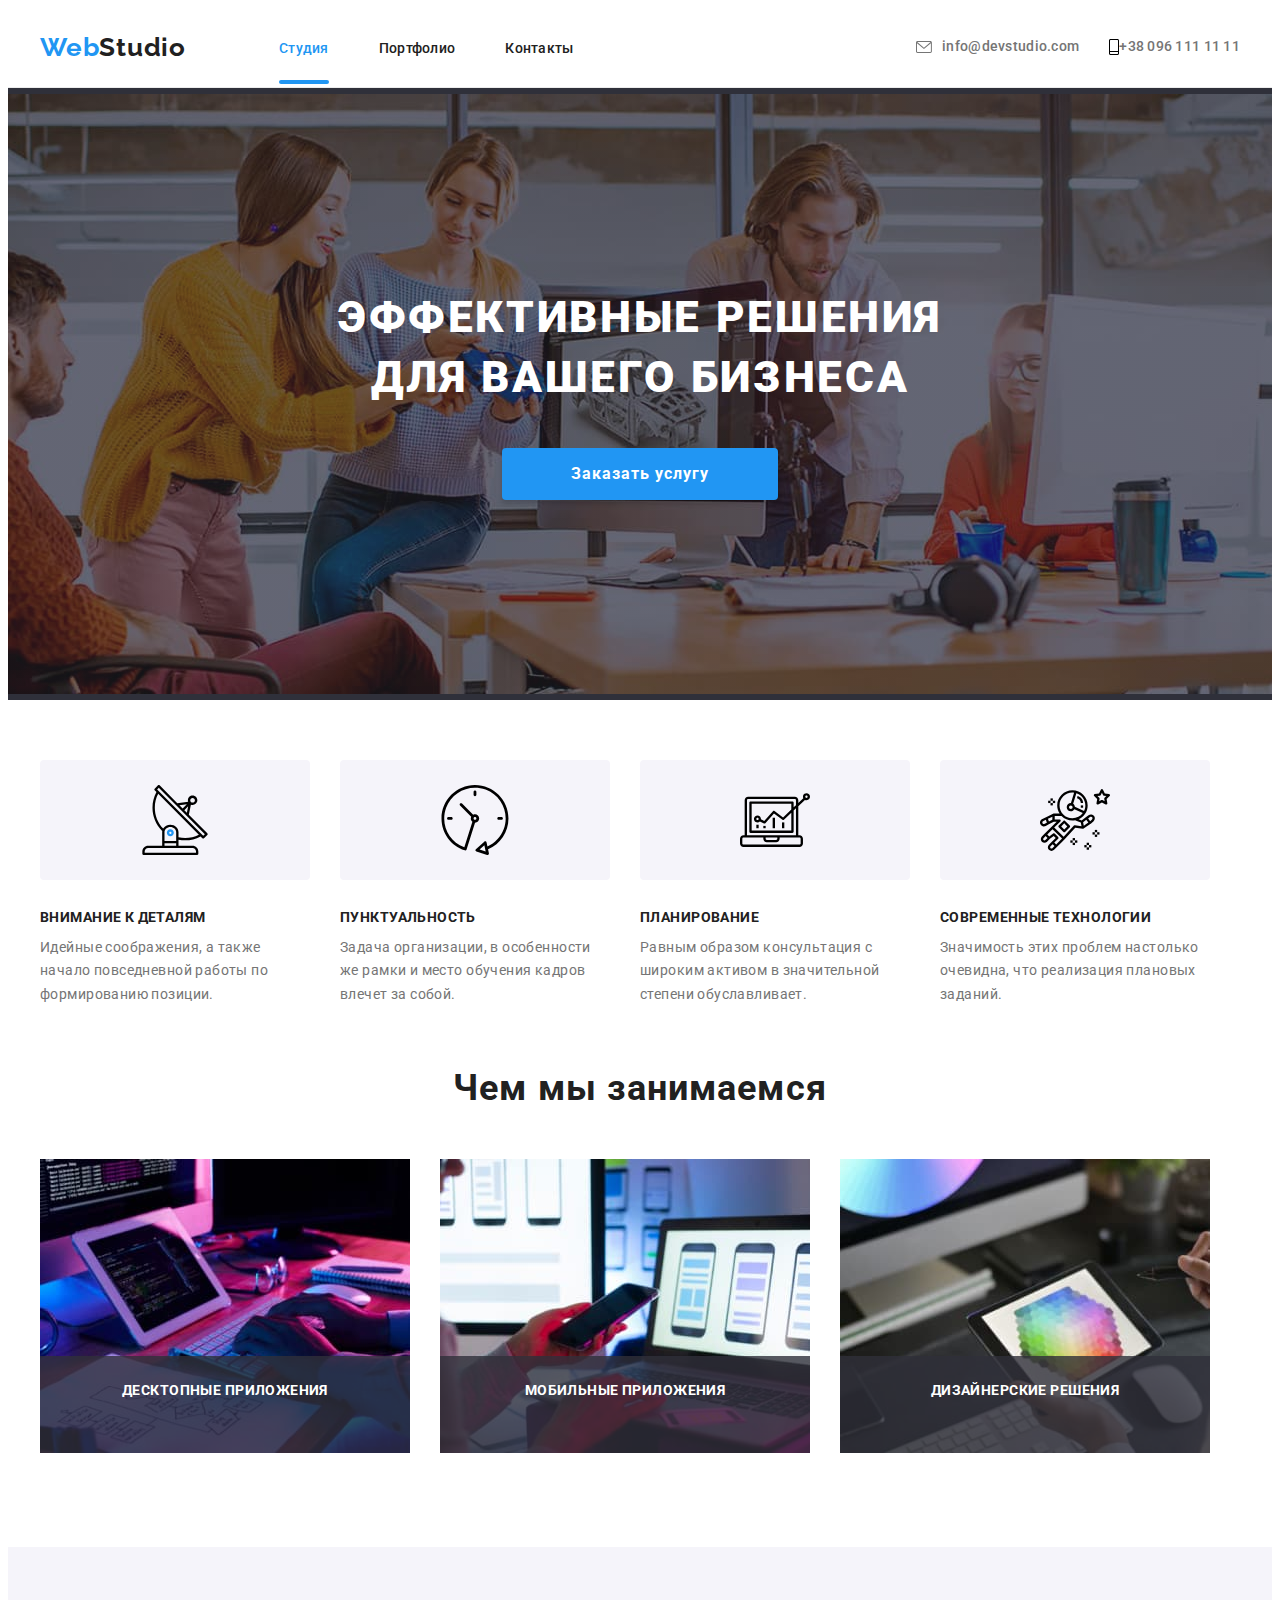
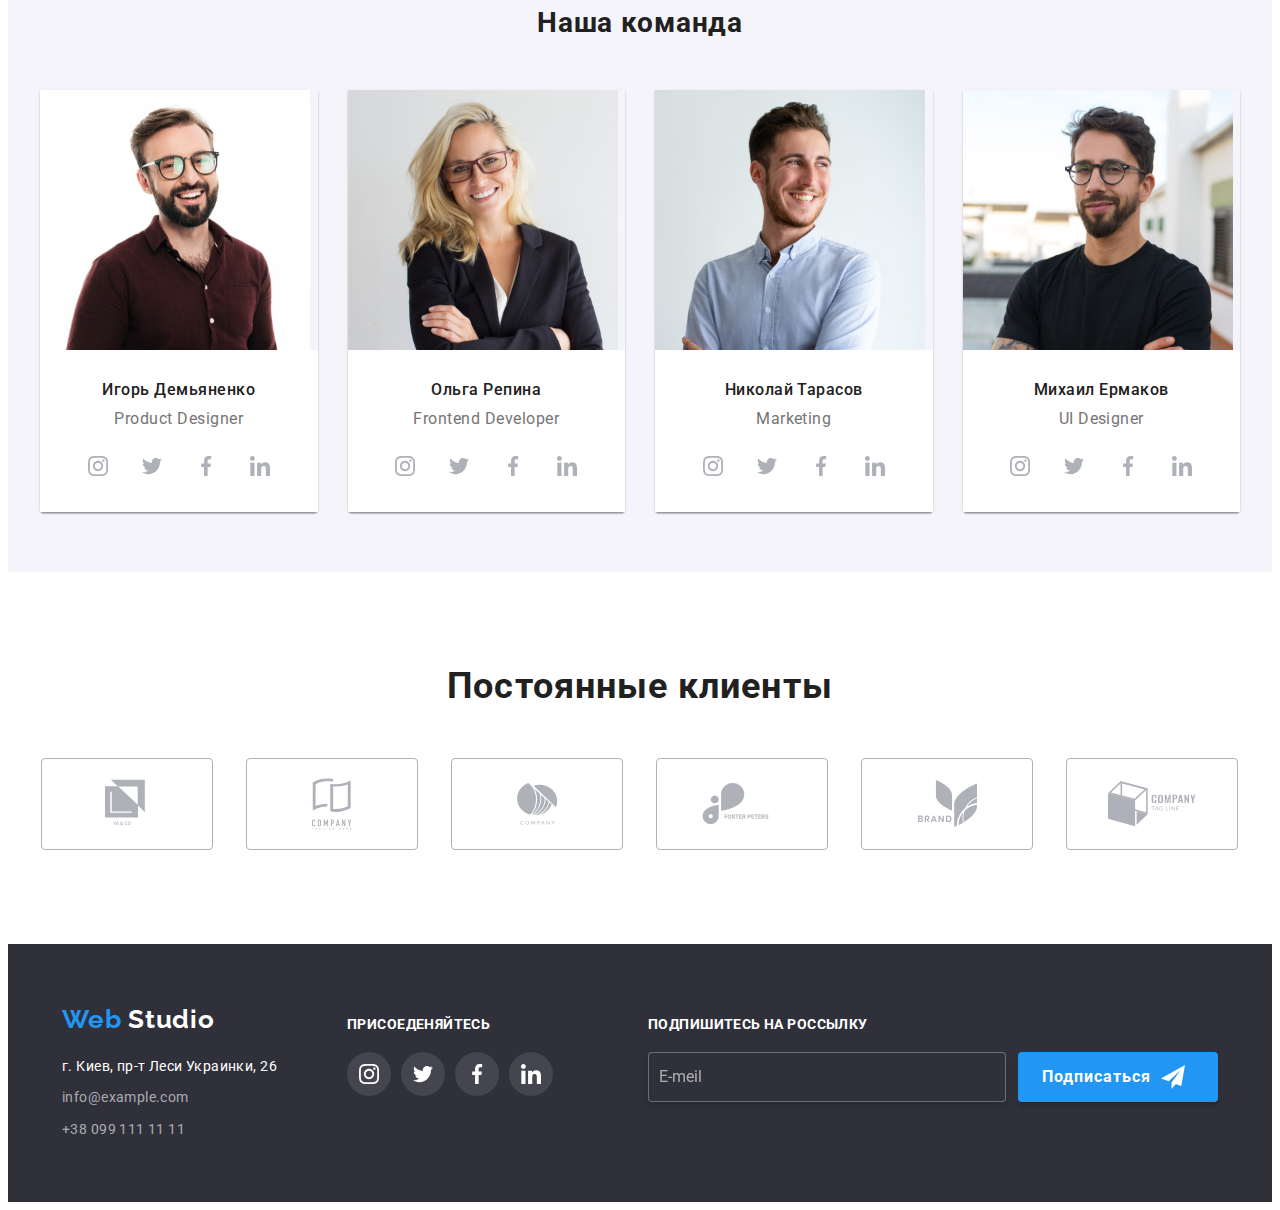
==== commit 7c7be6c7: "8" ====
--- a/index.html
+++ b/index.html
@@ -475,7 +475,7 @@
                 </div>
             </div>
         </footer>
-        <!-- <div class="backdrop is-hidden" data-modal>
+        <div class="backdrop is-hidden" data-modal>
             <div class="model">
                 <button type="button" data-modal-close class="model__btn-close-model">
                     <svg class="model__btn-close-icon" width="18" height="18">
@@ -525,7 +525,7 @@
                 </form>
             </div>
         </div>  
-        <script src="./js/model.js"></script> -->
+        <script src="./js/model.js"></script>
         <script src="./js/mobile-menu.js"></script>
         
 </body>
--- a/css/main.css
+++ b/css/main.css
@@ -163,16 +163,18 @@
 }
 
 .model {
+  padding: 40px;
   position: absolute;
   top: 50%;
   left: 50%;
   transform: translate(-50%, -50%);
-  width: 528px;
-  height: 581px;
+  width: 450px;
+  height: 609px;
   background-color: var(--title-color);
   z-index: 1001;
   box-shadow: 0px 1px 3px rgba(0, 0, 0, 0.12), 0px 1px 1px rgba(0, 0, 0, 0.14), 0px 2px 1px rgba(0, 0, 0, 0.2);
   border-radius: 4px;
+  overflow: auto;
 }
 
 .model__btn-close-model {
@@ -200,17 +202,22 @@
   pointer-events: none;
 }
 
-.model {
-  padding: 40px;
-}
-
-.model-btn-push {
-  width: 200px;
-  height: 50px;
-  left: 700px;
-  top: 712px;
-  margin-top: 30px;
-  align-self: center;
+@media screen and (min-width: 1200px) {
+  .model {
+    width: 528px;
+    height: 581px;
+  }
+}
+
+.model-form--model-text {
+  font-family: var(--main-font);
+  font-weight: 700;
+  font-size: 20px;
+  line-height: 1.5;
+  text-align: center;
+  letter-spacing: 0.03em;
+  margin-bottom: 12px;
+  color: var(--text-color);
 }
 
 .from-label {
@@ -218,12 +225,17 @@
   font-weight: 400;
   font-size: 12px;
   line-height: 1.16;
-  /* letter-spacing: 0.01em; */
   color: #757575;
 }
 
 .from-label:nth-child(-n+4) {
   margin-bottom: 10px;
+}
+
+.from-label__input {
+  position: relative;
+  display: block;
+  margin-top: 4px;
 }
 
 .from-input-box {
@@ -235,43 +247,6 @@
   transition: border-color 250ms cubic-bezier(0.4, 0, 0.2, 1);
 }
 
-.from-input-checkbox:checked + .from-label-input::before {
-  background: var(--accent-color);
-  border: var(--accent-color);
-  background-image: url(../img/picture/html.img/backdrop/Vector.svg);
-  background-repeat: no-repeat;
-  background-position: center;
-}
-
-.from-input-checkbox:focus + .from-label-input::before,
-.from-input-checkbox:hover + .from-label-input::before {
-  box-shadow: 0 0 0 2px var(--accent-color);
-}
-
-.from-label-input {
-  display: flex;
-  align-items: center;
-  font-size: 14px;
-  margin-top: 20px;
-}
-
-.from-label-input::before {
-  content: "";
-  display: block;
-  width: 16px;
-  height: 16px;
-  border: 2px solid var(--text-color);
-  border-radius: 2px;
-  margin-right: 7px;
-  cursor: pointer;
-}
-
-.from-label__input {
-  position: relative;
-  display: block;
-  margin-top: 4px;
-}
-
 .from-input-box:focus, .from-input-box:hover {
   outline: none;
   border-color: var(--accent-color);
@@ -285,7 +260,7 @@
 .input-icon {
   position: absolute;
   top: 50%;
-  left: 11px;
+  left: 15px;
   transform: translateY(-50%);
   transition: fill 250ms cubic-bezier(0.4, 0, 0.2, 1);
 }
@@ -329,15 +304,43 @@
   flex-direction: column;
 }
 
-.model-form--model-text {
-  font-family: var(--main-font);
-  font-weight: 700;
-  font-size: 20px;
-  line-height: 1.15;
-  text-align: center;
-  letter-spacing: 0.03em;
-  margin-bottom: 12px;
-  color: var(--text-color);
+.model-btn-push {
+  width: 200px;
+  height: 50px;
+  left: 700px;
+  top: 712px;
+  margin-top: 30px;
+  align-self: center;
+}
+
+.from-label-input {
+  display: flex;
+  align-items: center;
+  margin-top: 20px;
+}
+
+.from-label-input::before {
+  content: "";
+  display: block;
+  width: 16px;
+  height: 16px;
+  border: 2px solid var(--text-color);
+  border-radius: 2px;
+  margin-right: 7px;
+  cursor: pointer;
+}
+
+.from-input-checkbox:checked + .from-label-input::before {
+  background: var(--accent-color);
+  border: var(--accent-color);
+  background-image: url(../img/picture/html.img/backdrop/Vector.svg);
+  background-repeat: no-repeat;
+  background-position: center;
+}
+
+.from-input-checkbox:focus + .from-label-input::before,
+.from-input-checkbox:hover + .from-label-input::before {
+  box-shadow: 0 0 0 2px var(--accent-color);
 }
 
 .header {
@@ -1267,4 +1270,35 @@
     margin-top: 5px;
   }
 }
+
+@media screen and (min-width: 1200px) {
+  .footer-list,
+  .footer-list__address-list {
+    align-items: flex-start;
+  }
+  .footer-social {
+    align-items: flex-start;
+    margin-left: 70px;
+    margin-top: 12px;
+  }
+  .footer-mailing {
+    margin-top: 0;
+    margin-left: 95px;
+    align-items: flex-start;
+  }
+  .footer-mailing__list {
+    display: flex;
+    flex-direction: row;
+  }
+  .footer-mailing__list--mail {
+    width: 358px;
+    height: 50px;
+    margin-bottom: 0;
+  }
+  .footer-mailing__list--btn {
+    margin-left: 12px;
+    display: flex;
+    align-items: center;
+  }
+}
 /*# sourceMappingURL=main.css.map */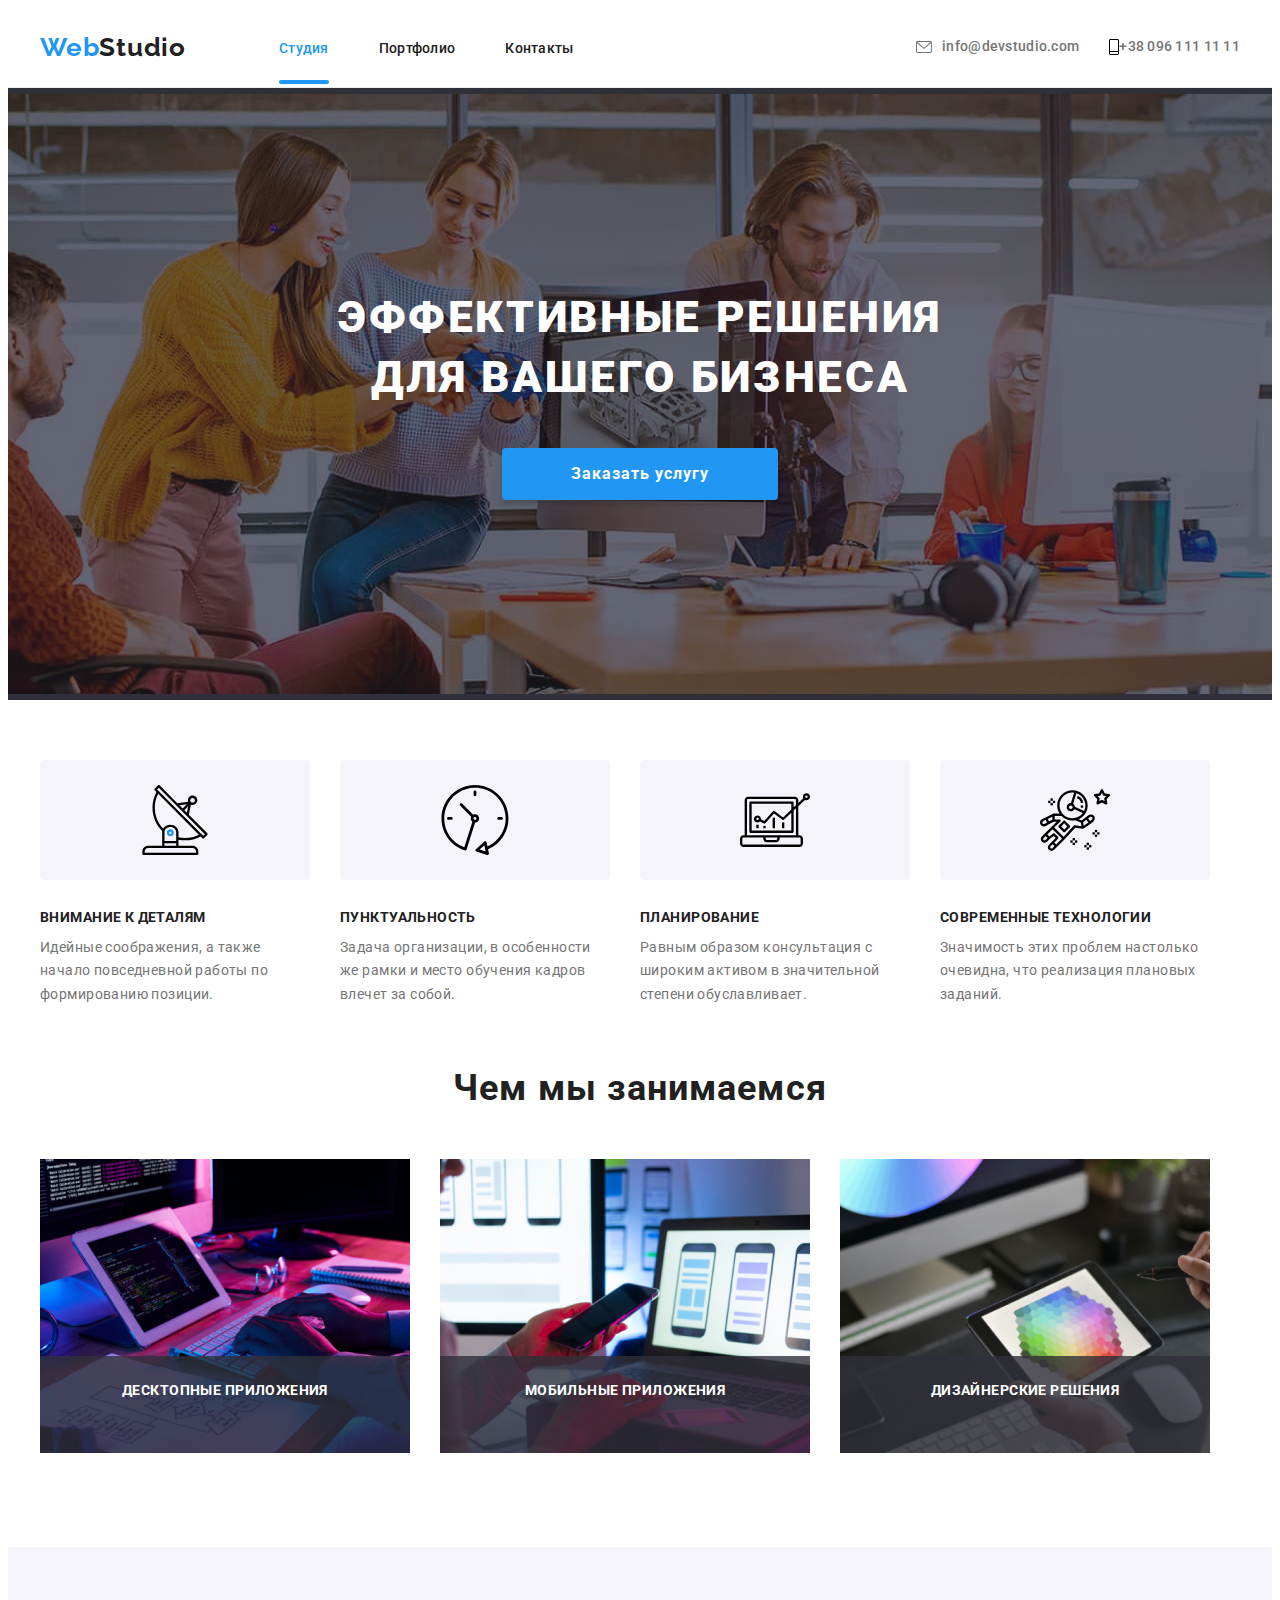
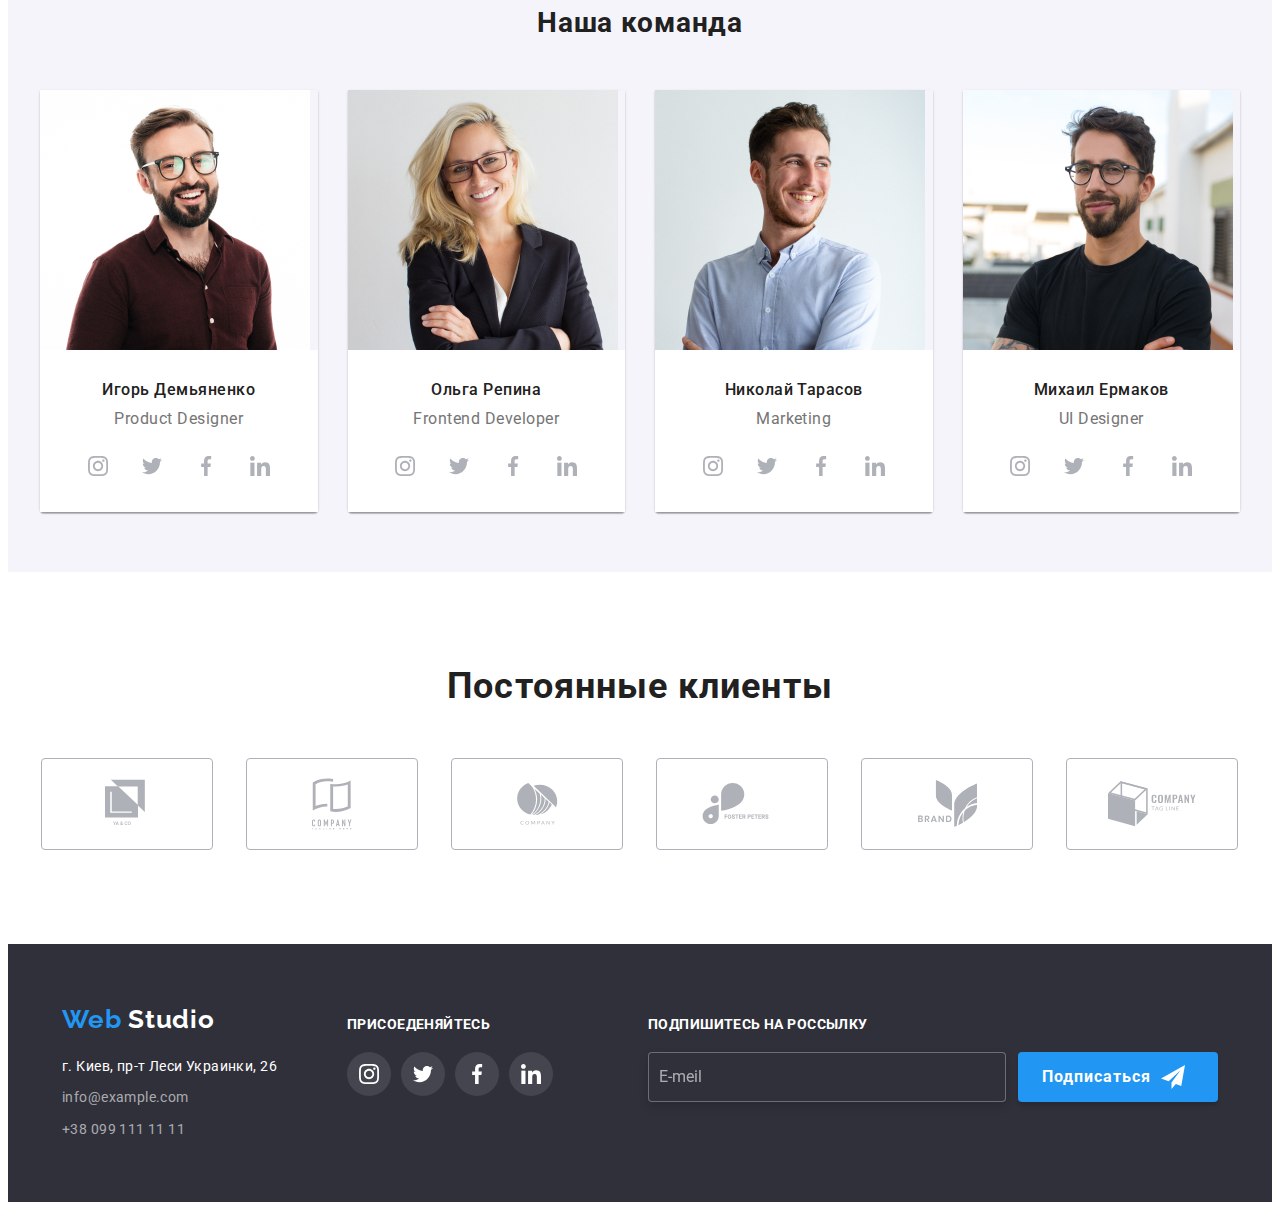
==== commit abd1dbd6: "goit-markup-hw-08" ====
--- a/index.html
+++ b/index.html
@@ -159,19 +159,29 @@
                 <h2 class="uswork__header">Чем мы занимаемся</h2> 
                 <ul class="uswork-list list">
                     <li class="uswork-list__img">
-                        <img src="./img/picture/html.img/img-2.jpg" alt="робота с компютером" width="370" height="294">
+                        <picture>
+                            <source srcset="./img/picture/html.img/uswork/desk/uswork_img.jpg 1x, ./img/picture/html.img/uswork/desk/uswork_img@2x.jpg 2x" media="(min-width: 1200px)">
+                            <img src="./img/picture/html.img/uswork/desk/uswork_img.jpg" alt="робота с компютером">
+                        </picture>
+                        
                         <p class="uswork-list__text">
                             ДЕСКТОПНЫЕ ПРИЛОЖЕНИЯ
                         </p>
                     </li>
                     <li class="uswork-list__img">
-                        <img src="./img/picture/html.img/img-1.jpg" alt="робота с телефоном" width="370" height="294">
+                        <picture>
+                            <source srcset="./img/picture/html.img/uswork/desk/uswork_img-1.jpg 1x, ./img/picture/html.img/uswork/desk/uswork_img-1@2x.jpg 2x" media="(min-width: 1200px)">
+                            <img src="./img/picture/html.img/uswork/desk/uswork_img-1.jpg" alt="робота с компютером">
+                        </picture>
                         <p class="uswork-list__text">
                             МОБИЛЬНЫЕ ПРИЛОЖЕНИЯ
                         </p>
                     </li>
                     <li class="uswork-list__img">
-                        <img src="./img/picture/html.img/img.jpg" alt="робота с планшетом" width="370" height="294">
+                        <picture>
+                            <source srcset="./img/picture/html.img/uswork/desk/uswork_img-2.jpg 1x, ./img/picture/html.img/uswork/desk/uswork_img-2@2x.jpg 2x" media="(min-width: 1200px)">
+                            <img src="./img/picture/html.img/uswork/desk/uswork_img-2.jpg" alt="робота с компютером">
+                        </picture>
                         <p class="uswork-list__text">
                             ДИЗАЙНЕРСКИЕ РЕШЕНИЯ
                         </p>
@@ -185,7 +195,13 @@
                 <h2 class="usteam__header">Наша команда</h2>
                 <ul class="usteam-list list">
                     <li class="usteam-blok" >
-                        <img class="usteam-blok__img" src="./img/face/img.jpg" alt="Игорь Демьяненко" >
+                        <picture>
+                            <source srcset="./img/picture/html.img/us-team/desk/us-team_img.jpg 1x, ./img/picture/html.img/us-team/desk/us-team_img@2x.jpg 2x" media="(min-width: 1200px)">
+                            <source srcset="./img/picture/html.img/us-team/tab/us-team_img.jpg 1x, ./img/picture/html.img/us-team/tab/us-team_img@2x.jpg 2x" media="(min-width: 768px)">
+                            <source srcset="./img/picture/html.img/us-team/mob/us-team_img.jpg 1x, ./img/picture/html.img/us-team/mob/us-team_img@2x.jpg 2x" media="(min-width: 320px)">
+                            <img class="usteam-blok__img" src="./img/picture/html.img/us-team/desk/us-team_img.jpg" alt="Игорь Демьяненко" >
+                        </picture>
+                        
                         <div class="usteam-item">
                             <h3 class="usteam-item__name">Игорь Демьяненко</h3>
                             <p class="usteam-item__text" lang="en">Product Designer</p>
@@ -222,7 +238,13 @@
                         </div>
                     </li>
                     <li class="usteam-blok">
-                        <img class="usteam-blok__img" src="./img/face/img-1.jpg" alt="Ольга Репина" >
+                        <picture>
+                            <source srcset="./img/picture/html.img/us-team/desk/us-team_img-1.jpg 1x, ./img/picture/html.img/us-team/desk/us-team_img@2x-1.jpg 2x" media="(min-width: 1200px)">
+                            <source srcset="./img/picture/html.img/us-team/tab/us-team_img-1.jpg 1x, ./img/picture/html.img/us-team/tab/us-team_img@2x-1.jpg 2x" media="(min-width: 768px)">
+                            <source srcset="./img/picture/html.img/us-team/mob/us-team_img-1.jpg 1x, ./img/picture/html.img/us-team/mob/us-team_img@2x-1.jpg 2x" media="(min-width: 320px)">
+                            <img class="usteam-blok__img" src="./img/picture/html.img/us-team/desk/us-team_img-1.jpg" alt="Ольга Репина" >
+                        </picture>
+                        
                         <div class="usteam-item">
                             <h3 class="usteam-item__name">Ольга Репина</h3>
                             <p class="usteam-item__text" lang="en">Frontend Developer</p>
@@ -259,7 +281,13 @@
                         </div>
                     </li>
                     <li class="usteam-blok">
-                        <img class="usteam-blok__img" src="./img/face/img-2.jpg" alt="Николай Тарасов" >
+                        <picture>
+                            <source srcset="./img/picture/html.img/us-team/desk/us-team_img-2.jpg 1x, ./img/picture/html.img/us-team/desk/us-team_img@2x-2.jpg 2x" media="(min-width: 1200px)">
+                            <source srcset="./img/picture/html.img/us-team/desk/us-team_img-2.jpg 1x, ./img/picture/html.img/us-team/tab/us-team_img@2x-2.jpg 2x" media="(min-width: 768px)">
+                            <source srcset="./img/picture/html.img/us-team/desk/us-team_img-2.jpg 1x, ./img/picture/html.img/us-team/mob/us-team_img@2x-2.jpg 2x" media="(min-width: 320px)">
+                            <img class="usteam-blok__img" src="./img/picture/html.img/us-team/mob/us-team_img-2.jpg" alt="Николай Тарасов" >
+                        </picture>
+                        
                         <div class="usteam-item">
                             <h3 class="usteam-item__name">Николай Тарасов</h3>
                             <p class="usteam-item__text" lang="en">Marketing</p>
@@ -296,7 +324,13 @@
                         </div>
                     </li>
                     <li class="usteam-blok">
-                        <img class="usteam-blok__img" src="./img/face/img-3.jpg" alt="Михаил Ермаков" >
+                        <picture>
+                            <source srcset="./img/picture/html.img/us-team/desk/us-team_img-3.jpg 1x, ./img/picture/html.img/us-team/desk/us-team_img@2x-3.jpg 2x" media="(min-width: 1200px)">
+                            <source srcset="./img/picture/html.img/us-team/desk/us-team_img-3.jpg 1x, ./img/picture/html.img/us-team/tab/us-team_img@2x-3.jpg 2x" media="(min-width: 768px)">
+                            <source srcset="./img/picture/html.img/us-team/desk/us-team_img-3.jpg 1x, ./img/picture/html.img/us-team/mob/us-team_img@2x-3.jpg 2x" media="(min-width: 320px)">
+                            <img class="usteam-blok__img" src="./img/picture/html.img/us-team/mob/us-team_img-3.jpg" alt="Михаил Ермаков" >
+                        </picture>
+                        
                         <div class="usteam-item">
                             <h3 class="usteam-item__name">Михаил Ермаков</h3>
                             <p class="usteam-item__text" lang="en">UI Designer</p>
--- a/css/main.css
+++ b/css/main.css
@@ -993,15 +993,14 @@
 }
 
 .price-section {
-  padding-top: var(--section-pt-pb);
-  padding-bottom: var(--section-pt-pb);
+  padding-top: var(--section-pt-pb-mv-tv);
+  padding-bottom: var(--section-pt-pb-mv-tv);
 }
 
 .price-button {
   display: flex;
   flex-direction: row;
   justify-content: center;
-  margin-bottom: 50px;
 }
 
 .price-button__list:not(:last-child) {
@@ -1033,34 +1032,12 @@
   border-radius: 4px;
 }
 
-.price-img {
-  display: flex;
-  flex-wrap: wrap;
-  margin: -30px 0 0 -30px;
-  flex-basis: calc(100% / 3 - 30px);
-}
-
-.price-img-list {
-  background: var(--title-color);
-  width: 370px;
-  height: 404px;
-  border: 1px solid #EEEEEE;
-  margin: var(--section-mr) 0 0 var(--section-mr);
-  overflow: hidden;
-}
-
-.price-img-list:hover, .price-img-list:focus {
-  border: 1px solid #EEEEEE;
-  box-sizing: border-box;
-  box-shadow: 0px 1px 1px rgba(0, 0, 0, 0.12), 0px 4px 4px rgba(0, 0, 0, 0.06), 1px 4px 6px rgba(0, 0, 0, 0.16);
-}
-
 .price-img-link__position--pic {
   width: 100%;
 }
 
 .price-img-link__title {
-  padding: 20px 0 20px 24px;
+  padding: 20px 24px 20px 24px;
 }
 
 .price-img-link__title--header {
@@ -1109,6 +1086,85 @@
   transition: transform 250ms cubic-bezier(0.4, 0, 0.2, 1);
 }
 
+@media screen and (max-width: 767px) {
+  .price-button {
+    margin-bottom: 40px;
+    flex-wrap: wrap;
+    justify-content: flex-start;
+    margin-top: -15px;
+    flex-basis: calc(100% / 3 - 15px);
+  }
+  .price-button__list {
+    margin-top: 15px;
+  }
+  .price-img {
+    flex-direction: column;
+    align-items: center;
+    justify-content: center;
+  }
+  .price-img-list {
+    background: var(--title-color);
+    max-width: 450px;
+    border: 1px solid #EEEEEE;
+    overflow: hidden;
+  }
+  .price-img-list:hover, .price-img-list:focus {
+    border: 1px solid #EEEEEE;
+    box-sizing: border-box;
+    box-shadow: 0px 1px 1px rgba(0, 0, 0, 0.12), 0px 4px 4px rgba(0, 0, 0, 0.06), 1px 4px 6px rgba(0, 0, 0, 0.16);
+  }
+  .price-img-list:not(:last-child) {
+    margin-bottom: var(--section-mr);
+  }
+}
+
+@media screen and (min-width: 768px) {
+  .price-button {
+    margin-bottom: 30px;
+  }
+  .price-img {
+    display: flex;
+    flex-wrap: wrap;
+    margin: -30px 0 0 -30px;
+    flex-basis: calc(100% / 2 - 30px);
+  }
+  .price-img-list {
+    background: var(--title-color);
+    width: 354px;
+    border: 1px solid #EEEEEE;
+    margin: var(--section-mr) 0 0 var(--section-mr);
+  }
+  .price-img-list:hover, .price-img-list:focus {
+    border: 1px solid #EEEEEE;
+    box-sizing: border-box;
+    box-shadow: 0px 1px 1px rgba(0, 0, 0, 0.12), 0px 4px 4px rgba(0, 0, 0, 0.06), 1px 4px 6px rgba(0, 0, 0, 0.16);
+  }
+}
+
+@media screen and (min-width: 1200px) {
+  .price-button {
+    margin-bottom: 50px;
+  }
+  .price-img {
+    display: flex;
+    flex-wrap: wrap;
+    margin: -30px 0 0 -30px;
+    flex-basis: calc(100% / 3 - 30px);
+  }
+  .price-img-list {
+    background: var(--title-color);
+    width: 370px;
+    border: 1px solid #EEEEEE;
+    margin: var(--section-mr) 0 0 var(--section-mr);
+    overflow: hidden;
+  }
+  .price-img-list:hover, .price-img-list:focus {
+    border: 1px solid #EEEEEE;
+    box-sizing: border-box;
+    box-shadow: 0px 1px 1px rgba(0, 0, 0, 0.12), 0px 4px 4px rgba(0, 0, 0, 0.06), 1px 4px 6px rgba(0, 0, 0, 0.16);
+  }
+}
+
 .footer {
   padding-top: var(--section-pt-pb-mv-tv);
   padding-bottom: var(--section-pt-pb-mv-tv);
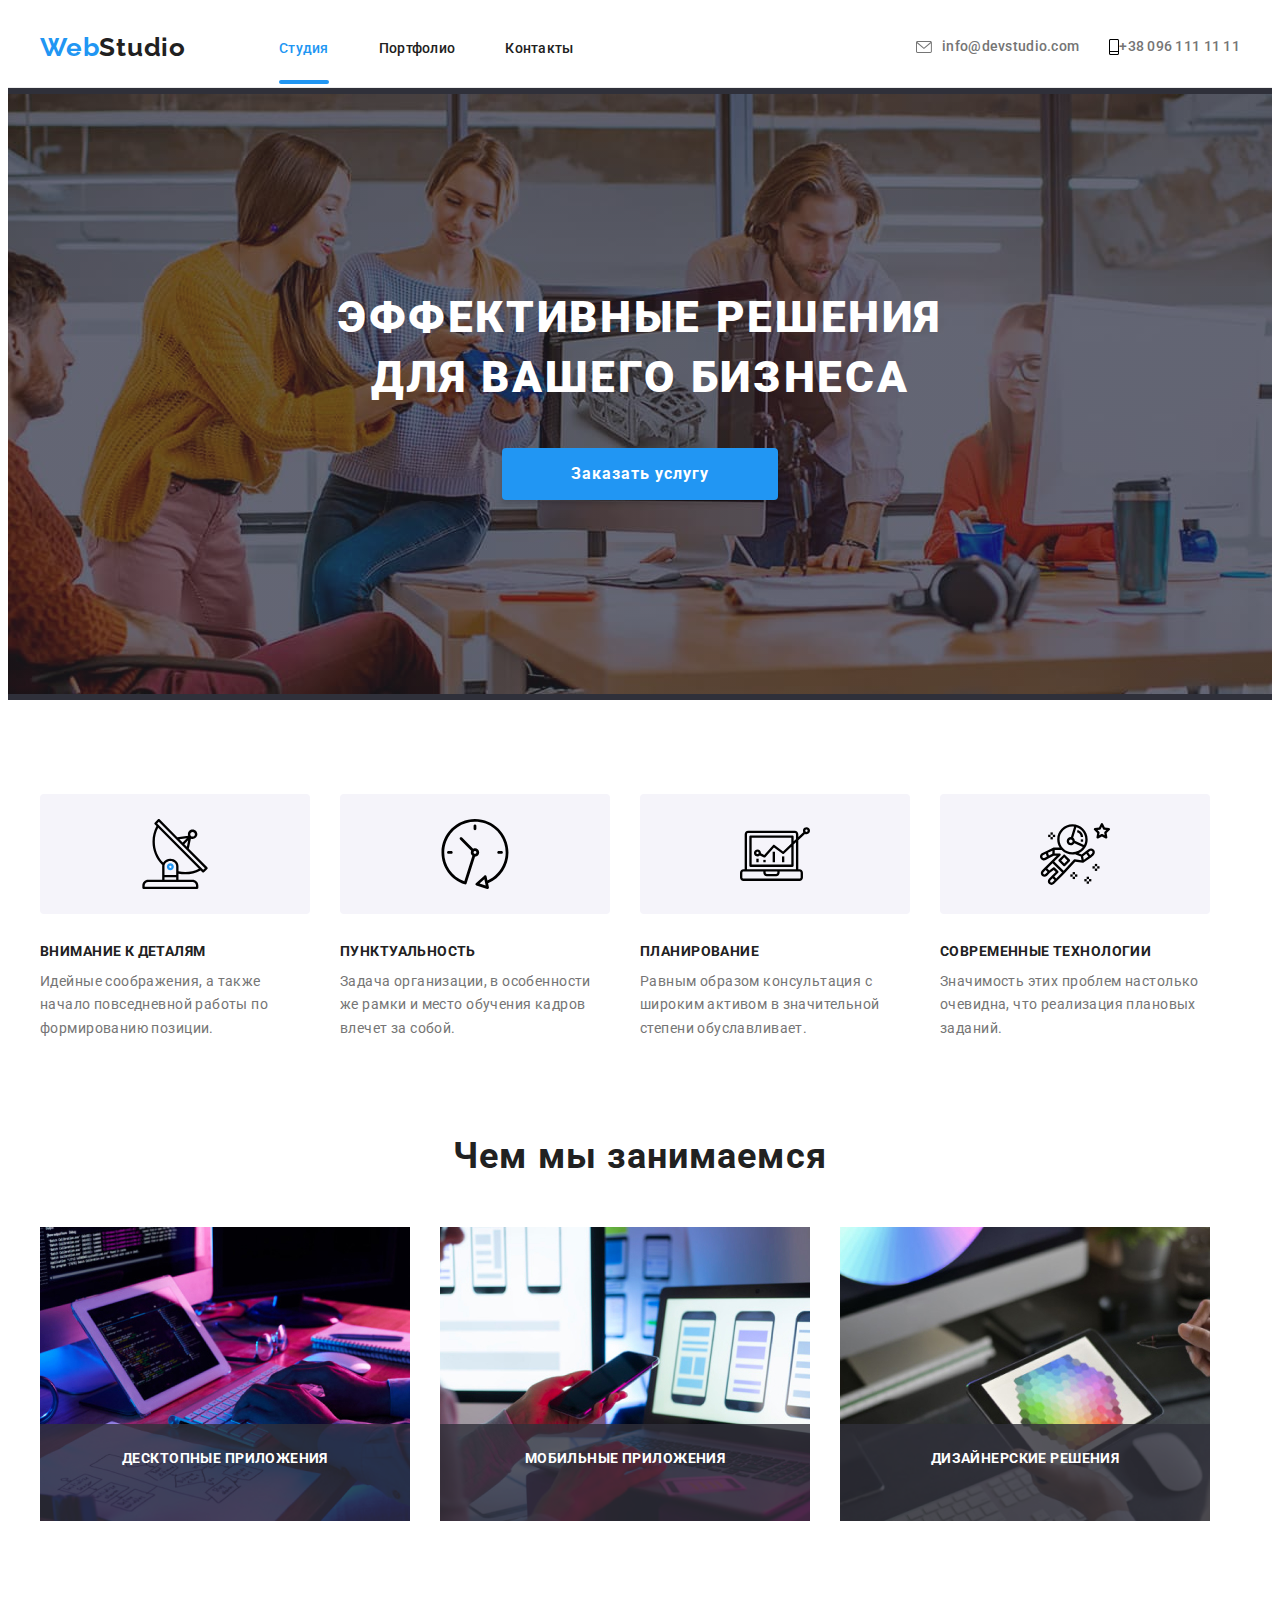
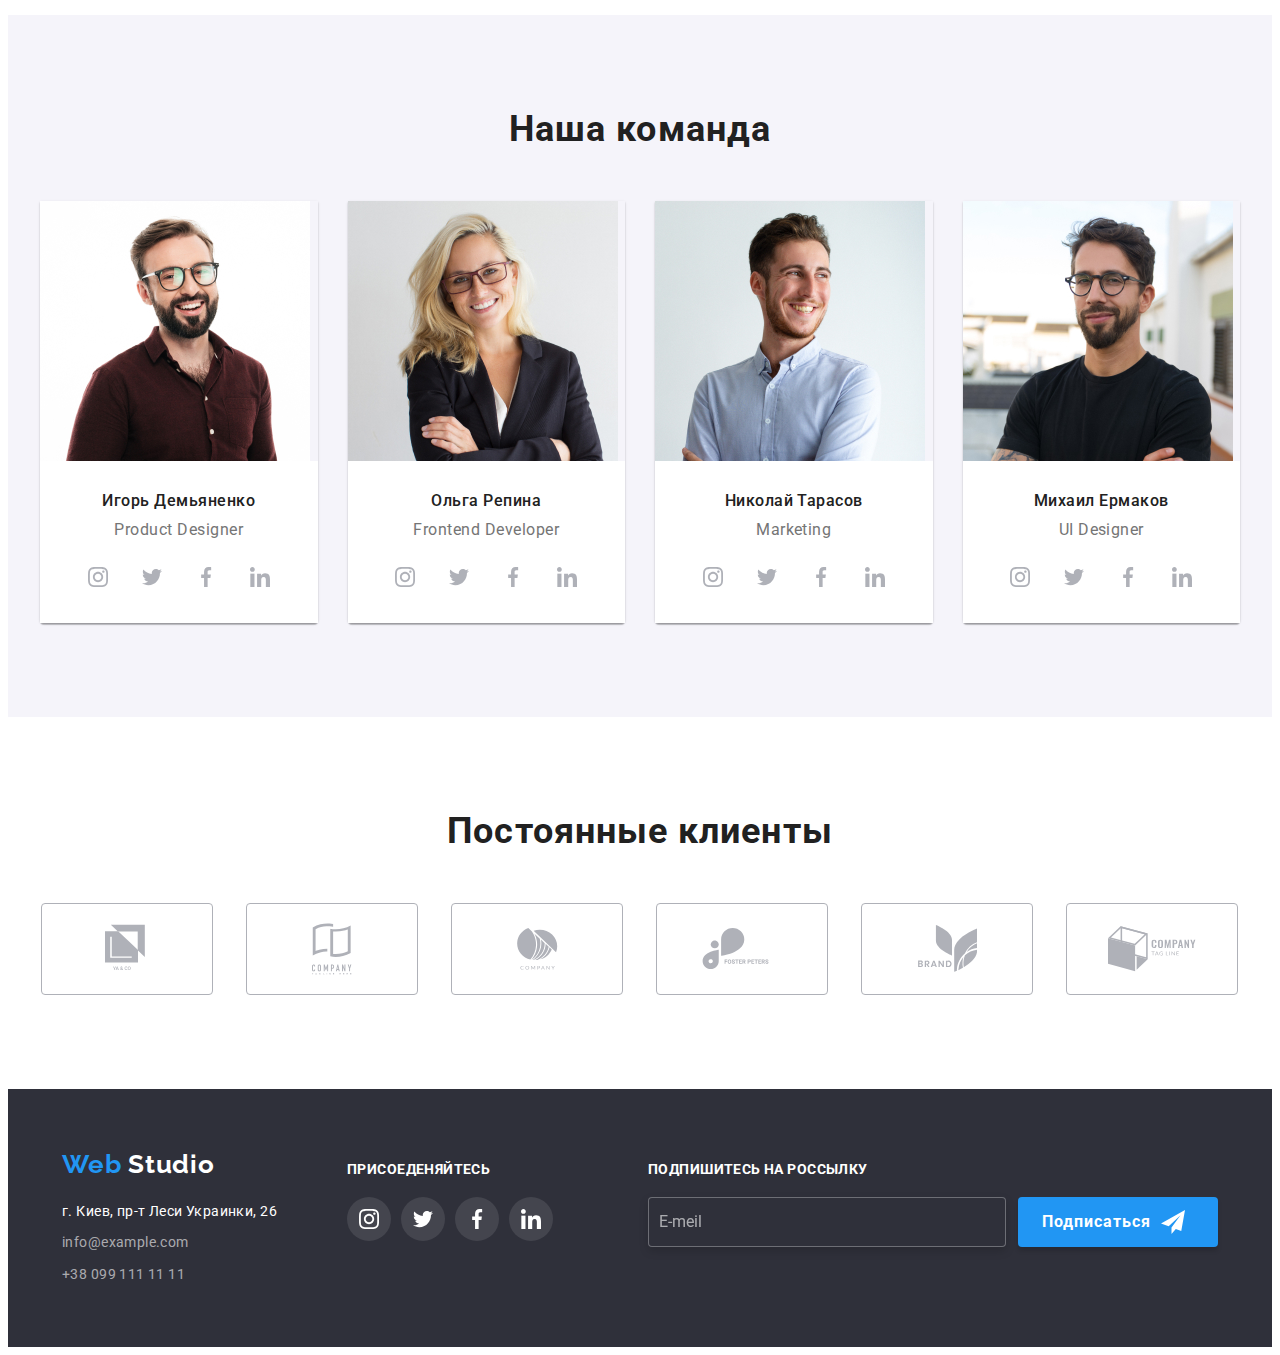
==== commit 485da331: "goit-markup-hw-08" ====
--- a/index.html
+++ b/index.html
@@ -93,7 +93,7 @@
                 </ul>
                 <button type="button" class="mobil-model__btn" data-menu-close>
                     <svg class="mobil-model__icon">
-                        <use href="../img/sprite.svg#icon-mobil-menu-close"></use>
+                        <use href="./img/sprite.svg#icon-mobil-menu-close"></use>
                     </svg>
                 </button>
             </div>
@@ -170,7 +170,7 @@
                     </li>
                     <li class="uswork-list__img">
                         <picture>
-                            <source srcset="./img/picture/html.img/uswork/desk/uswork_img-1.jpg 1x, ./img/picture/html.img/uswork/desk/uswork_img-1@2x.jpg 2x" media="(min-width: 1200px)">
+                            <source srcset="./img/picture/html.img/uswork/desk/uswork_img-1.jpg 1x, ./img/picture/html.img/uswork/desk/uswork_img@2x-1.jpg 2x" media="(min-width: 1200px)">
                             <img src="./img/picture/html.img/uswork/desk/uswork_img-1.jpg" alt="робота с компютером">
                         </picture>
                         <p class="uswork-list__text">
@@ -179,7 +179,7 @@
                     </li>
                     <li class="uswork-list__img">
                         <picture>
-                            <source srcset="./img/picture/html.img/uswork/desk/uswork_img-2.jpg 1x, ./img/picture/html.img/uswork/desk/uswork_img-2@2x.jpg 2x" media="(min-width: 1200px)">
+                            <source srcset="./img/picture/html.img/uswork/desk/uswork_img-2.jpg 1x, ./img/picture/html.img/uswork/desk/uswork_img@2x-2.jpg 2x" media="(min-width: 1200px)">
                             <img src="./img/picture/html.img/uswork/desk/uswork_img-2.jpg" alt="робота с компютером">
                         </picture>
                         <p class="uswork-list__text">
--- a/css/main.css
+++ b/css/main.css
@@ -379,6 +379,7 @@
   }
   .mobil-model {
     position: fixed;
+    z-index: 1001;
     top: 0;
     left: 50%;
     width: 100vw;
@@ -388,6 +389,7 @@
     padding: 48px 40px;
     transform: translateY(100%) translateX(-50%);
     transition: transform 250ms cubic-bezier(0.4, 0, 0.2, 1);
+    overflow: auto;
   }
   .is-open {
     transform: translateY(0) translateX(-50%);
@@ -410,6 +412,7 @@
     font-size: 40px;
     line-height: 1.17;
     letter-spacing: 0.02em;
+    margin-bottom: auto;
   }
   .mobil-model-list__title:not(:last-child) {
     margin-bottom: 32px;
@@ -430,7 +433,6 @@
   }
   .mobil-model-contakt__list:not(:last-child) {
     margin-bottom: 32px;
-    margin-top: 302px;
   }
   .mobil-model-contakt__list:not(:first-child) {
     margin-bottom: 64px;
@@ -466,6 +468,9 @@
   }
   .header-contakt {
     display: none;
+  }
+  .mobil-model-position-soc {
+    margin-top: auto;
   }
 }
 
@@ -659,6 +664,10 @@
 }
 
 @media screen and (min-width: 1200px) {
+  .description {
+    padding-top: var(--section-pt-pb);
+    padding-bottom: var(--section-pt-pb);
+  }
   .description-list {
     display: flex;
     flex-wrap: wrap;
@@ -861,6 +870,10 @@
 }
 
 @media screen and (min-width: 1200px) {
+  .usteam {
+    padding-top: var(--section-pt-pb);
+    padding-bottom: var(--section-pt-pb);
+  }
   .usteam-blok {
     box-shadow: 0px 1px 3px rgba(0, 0, 0, 0.12), 0px 1px 1px rgba(0, 0, 0, 0.14), 0px 2px 1px rgba(0, 0, 0, 0.2);
     border-radius: 0px 0px 4px 4px;
@@ -876,6 +889,10 @@
   .usteam-blok__img {
     width: 270px;
     height: 260px;
+  }
+  .usteam__header {
+    font-size: 36px;
+    line-height: 1.16;
   }
 }
 
@@ -1059,9 +1076,6 @@
 
 .price-img-link__position {
   position: relative;
-  display: flex;
-  justify-content: center;
-  align-items: center;
   overflow: hidden;
 }
 
@@ -1071,6 +1085,8 @@
   font-size: 18px;
   line-height: 1.55;
   height: 100%;
+  bottom: 0;
+  left: 0;
   padding: 63px 24px;
   transform: translatex(100%);
   overflow: auto;
@@ -1162,6 +1178,10 @@
     border: 1px solid #EEEEEE;
     box-sizing: border-box;
     box-shadow: 0px 1px 1px rgba(0, 0, 0, 0.12), 0px 4px 4px rgba(0, 0, 0, 0.06), 1px 4px 6px rgba(0, 0, 0, 0.16);
+  }
+  .price-section {
+    padding-top: var(--section-pt-pb);
+    padding-bottom: var(--section-pt-pb);
   }
 }
 
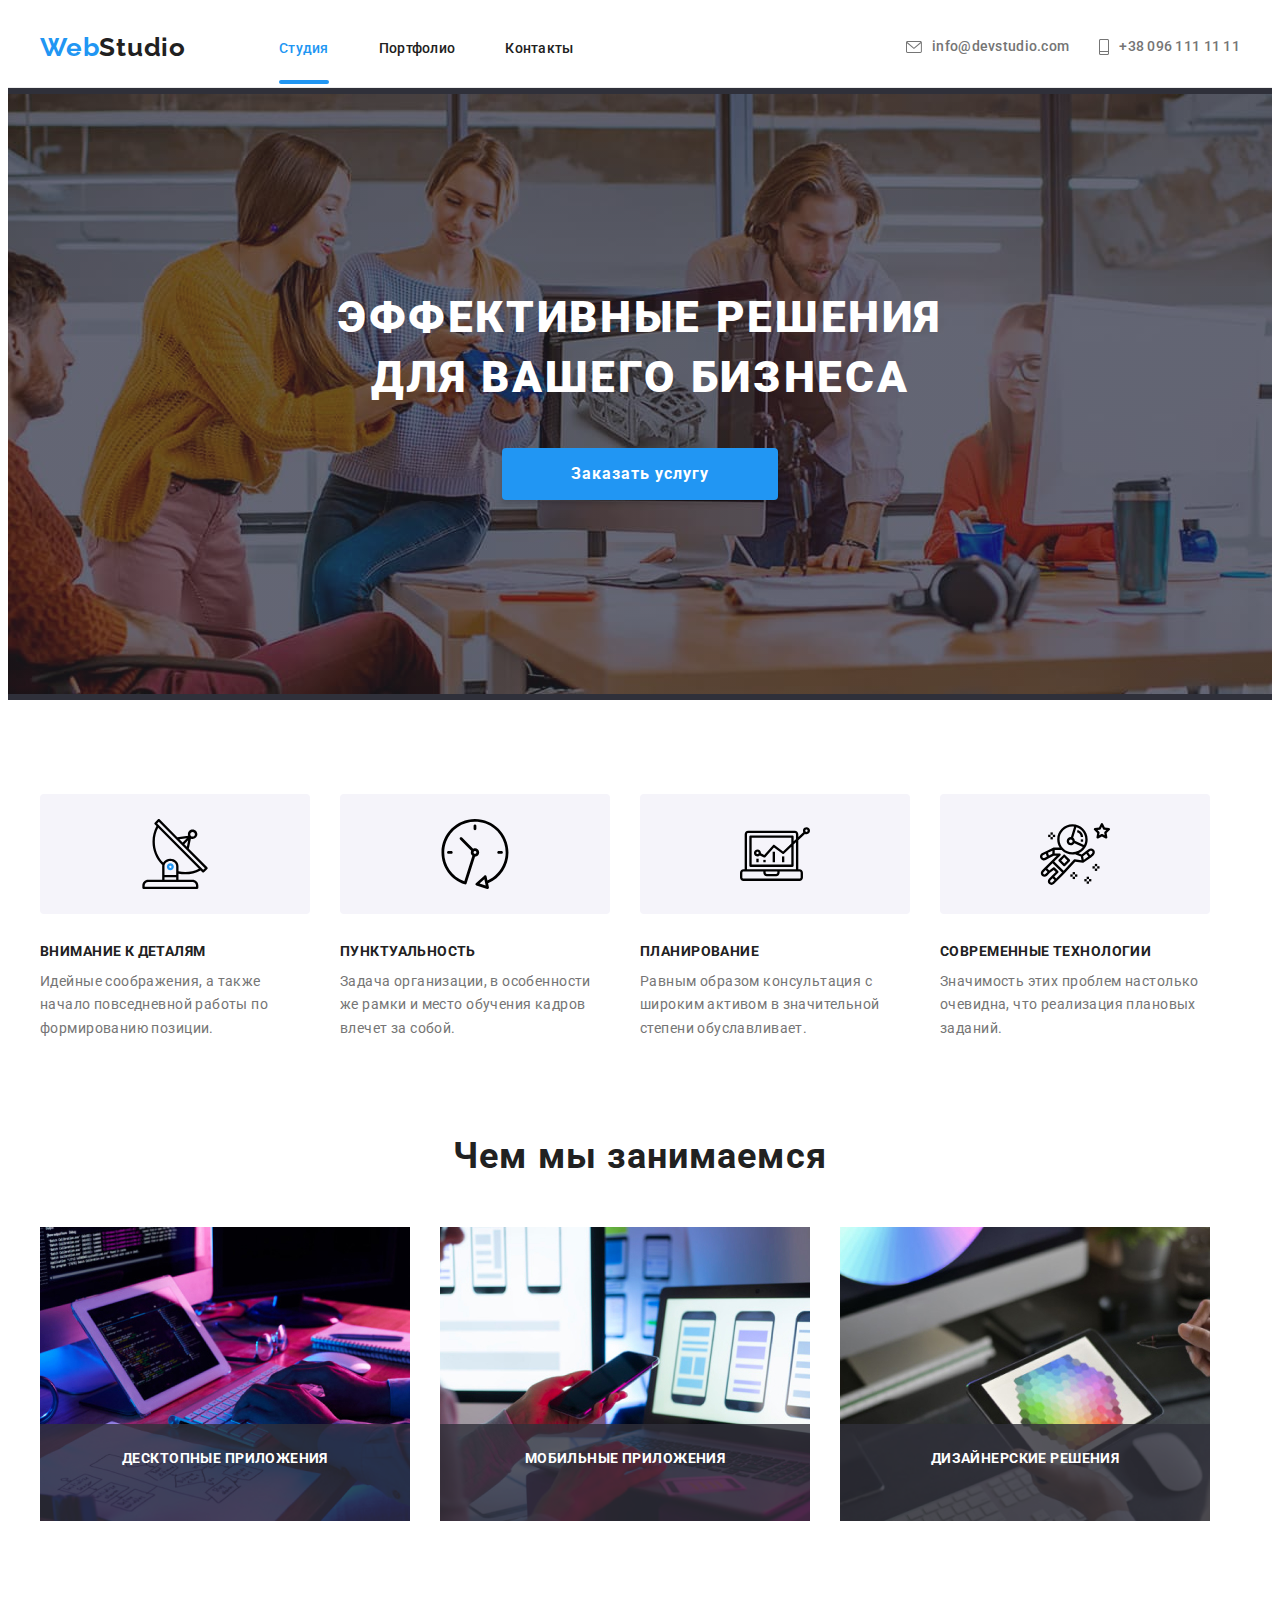
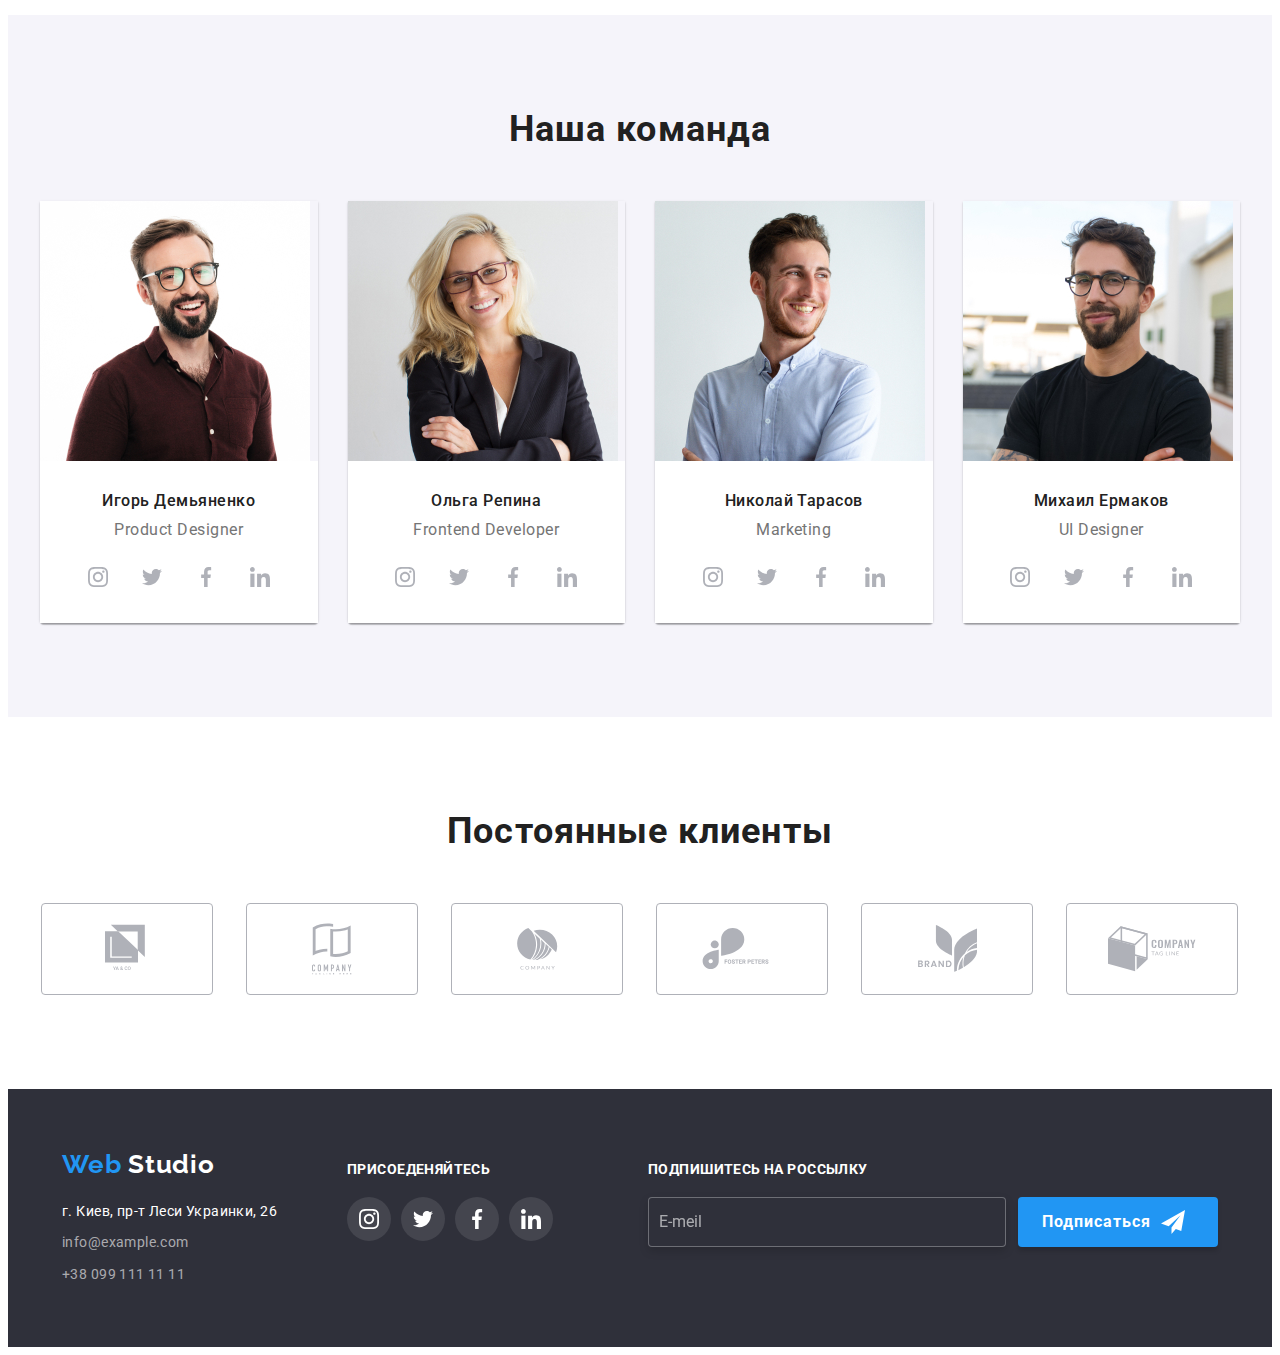
==== commit 656ec669: "goit-markup-hw-08 final" ====
--- a/index.html
+++ b/index.html
@@ -40,7 +40,7 @@
                 </li>
                 <li class="header-contakt__list">
                     <a class="header-contakt__link link" href="tel:+380961111111">
-                        <svg width="10" height="16" class="headet-contakt--icon" >
+                        <svg width="10" height="16" class="header-contakt--icon" >
                             <use href="./img/sprite.svg#icon-tel"></use>
                         </svg> +38 096 111 11 11
                     </a>
@@ -65,32 +65,34 @@
                         <a class="mobil-model-list__link link " href="contakt.html">Контакты</a>
                     </li>           
                 </ul>
-                <ul class="mobil-model-contakt list">
-                    <li class="mobil-model-contakt__list">
-                        <a class="mobil-model-contakt__tel link" href="tel:+380961111111">
-                             +38 096 111 11 11
-                        </a>
-                    </li>
-                    <li class="mobil-model-contakt__list">
-                        <a class="mobil-model-contakt__mail link" href="mail:info@devstudio.com">
-                         info@devstudio.com
-                        </a>
-                    </li>
-                </ul>
-                <ul class="mobil-model-social">
-                    <li class="mobil-model-social__list list">
-                        <a href="" class="mobil-model-social__link link">Instagram</a>
-                    </li>
-                    <li class="mobil-model-social__list list">
-                        <a href="" class="mobil-model-social__link link">Twitter</a>
-                    </li>
-                    <li class="mobil-model-social__list list">
-                        <a href="" class="mobil-model-social__link link">Facebook</a>
-                    </li>
-                    <li class="mobil-model-social__list list">
-                        <a href="" class="mobil-model-social__link link">LinkedIn</a>
-                    </li>
-                </ul>
+                <div>
+                    <ul class="mobil-model-contakt list">
+                        <li class="mobil-model-contakt__list">
+                            <a class="mobil-model-contakt__tel link" href="tel:+380961111111">
+                                 +38 096 111 11 11
+                            </a>
+                        </li>
+                        <li class="mobil-model-contakt__list">
+                            <a class="mobil-model-contakt__mail link" href="mail:info@devstudio.com">
+                             info@devstudio.com
+                            </a>
+                        </li>
+                    </ul>
+                    <ul class="mobil-model-social">
+                        <li class="mobil-model-social__list list">
+                            <a href="" class="mobil-model-social__link link">Instagram</a>
+                        </li>
+                        <li class="mobil-model-social__list list">
+                            <a href="" class="mobil-model-social__link link">Twitter</a>
+                        </li>
+                        <li class="mobil-model-social__list list">
+                            <a href="" class="mobil-model-social__link link">Facebook</a>
+                        </li>
+                        <li class="mobil-model-social__list list">
+                            <a href="" class="mobil-model-social__link link">LinkedIn</a>
+                        </li>
+                    </ul>
+                </div>
                 <button type="button" class="mobil-model__btn" data-menu-close>
                     <svg class="mobil-model__icon">
                         <use href="./img/sprite.svg#icon-mobil-menu-close"></use>
--- a/css/main.css
+++ b/css/main.css
@@ -378,6 +378,9 @@
     fill: var(--accent-color);
   }
   .mobil-model {
+    display: flex;
+    flex-direction: column;
+    justify-content: space-between;
     position: fixed;
     z-index: 1001;
     top: 0;
@@ -412,7 +415,6 @@
     font-size: 40px;
     line-height: 1.17;
     letter-spacing: 0.02em;
-    margin-bottom: auto;
   }
   .mobil-model-list__title:not(:last-child) {
     margin-bottom: 32px;
@@ -840,8 +842,8 @@
 
 @media screen and (max-width: 767px) {
   .usteam-blok__img {
-    max-width: 450px;
-    height: 460px;
+    max-width: 100%;
+    max-height: 100%;
   }
   .usteam-blok:not(:last-child) {
     margin-bottom: 30px;
@@ -944,10 +946,20 @@
     display: flex;
     justify-content: center;
     align-items: center;
+    margin-right: auto;
   }
   .clients-list__item--link {
     width: 210px;
     height: 90px;
+  }
+}
+
+@media screen and (max-width: 479px) {
+  .clients-list__item {
+    margin-left: auto;
+  }
+  .clients-list {
+    padding-left: 30px;
   }
 }
 
@@ -1334,6 +1346,12 @@
   }
 }
 
+@media screen and (max-width: 468px) {
+  .footer-mailing__list--mail {
+    max-width: 290px;
+  }
+}
+
 @media screen and (max-width: 767px) {
   .footer-social {
     margin-top: var(--section-pt-pb-mv-tv);
